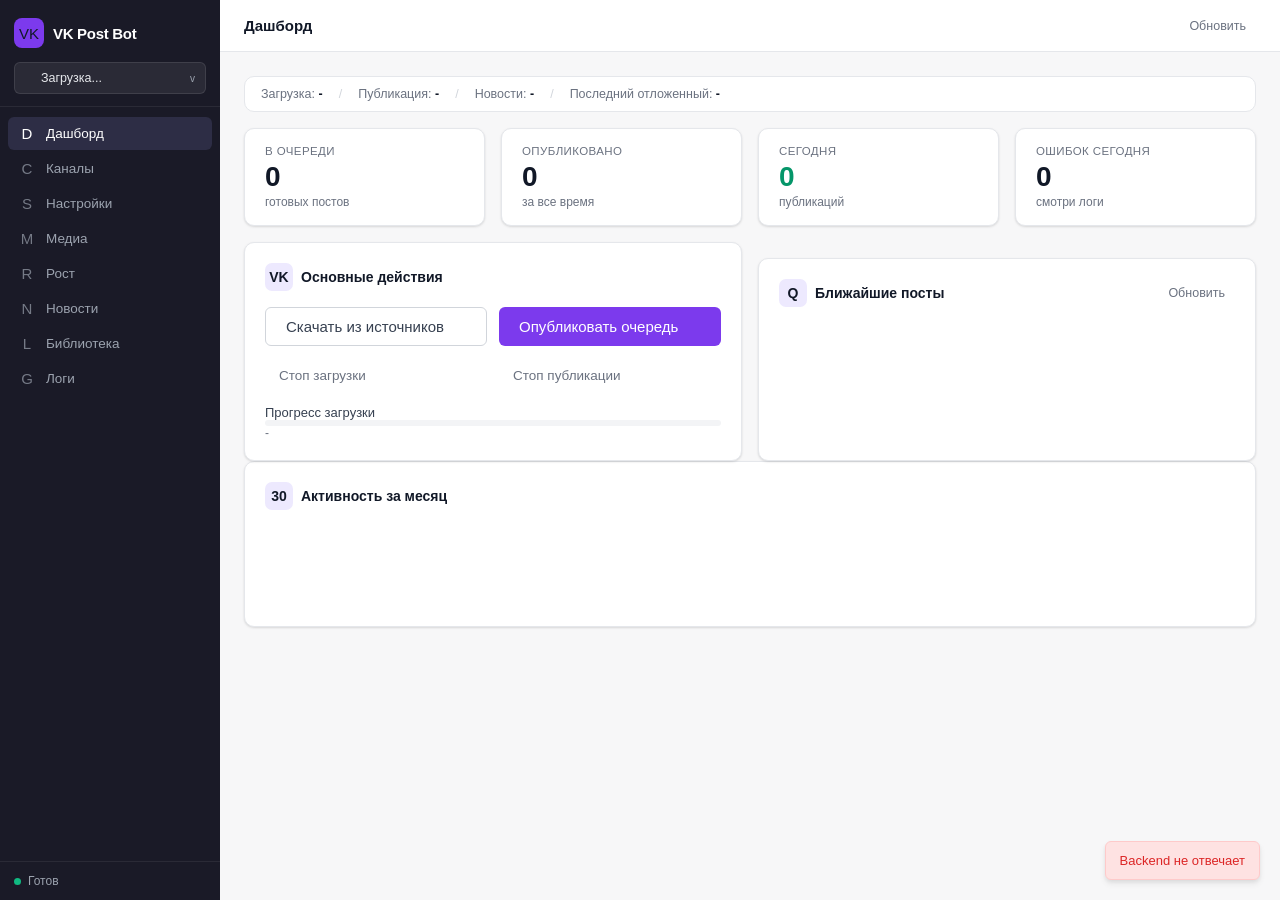
==== frontend/index.html @ a6ba786a "Initial VKSOFT backup" ====
<!DOCTYPE html>
<html lang="ru">
<head>
  <meta charset="UTF-8">
  <meta name="viewport" content="width=device-width, initial-scale=1.0">
  <title>VK Post Bot</title>
  <link rel="stylesheet" href="style.css">
</head>
<body>
<aside class="sidebar">
  <div class="sidebar-header">
    <div class="logo"><div class="logo-icon">VK</div><h1>VK Post Bot</h1></div>
    <div class="profile-switcher" id="profileSwitcher">
      <div class="profile-dot" id="profileDot"></div>
      <span class="profile-name" id="profileName">Загрузка...</span>
      <span class="profile-chevron">v</span>
    </div>
  </div>
  <nav class="nav-menu">
    <button class="nav-item active" data-tab="dashboard"><span class="nav-icon">D</span><span>Дашборд</span></button>
    <button class="nav-item" data-tab="channels"><span class="nav-icon">C</span><span>Каналы</span></button>
    <button class="nav-item" data-tab="settings"><span class="nav-icon">S</span><span>Настройки</span></button>
    <button class="nav-item" data-tab="media"><span class="nav-icon">M</span><span>Медиа</span></button>
    <button class="nav-item" data-tab="growth"><span class="nav-icon">R</span><span>Рост</span></button>
    <button class="nav-item" data-tab="monitor"><span class="nav-icon">N</span><span>Новости</span></button>
    <button class="nav-item" data-tab="library"><span class="nav-icon">L</span><span>Библиотека</span></button>
    <button class="nav-item" data-tab="logs"><span class="nav-icon">G</span><span>Логи</span></button>
  </nav>
  <div class="sidebar-footer">
    <div class="bot-status"><div class="status-dot" id="statusDot"></div><span id="statusText">Готов</span></div>
  </div>
</aside>

<main class="main">
  <div class="topbar">
    <span class="topbar-title" id="topbarTitle">Дашборд</span>
    <div class="topbar-actions">
      <button class="btn btn-ghost btn-sm" onclick="refreshAll()">Обновить</button>
    </div>
  </div>

  <div class="content-area">
    <section class="tab-content active" id="dashboard">
      <div class="health-bar">
        <span class="health-item" id="healthDownload">Загрузка: <b>-</b></span><span class="health-sep">/</span>
        <span class="health-item" id="healthPublish">Публикация: <b>-</b></span><span class="health-sep">/</span>
        <span class="health-item" id="healthMonitor">Новости: <b>-</b></span><span class="health-sep">/</span>
        <span class="health-item">Последний отложенный: <b id="healthLastSched">-</b></span>
      </div>

      <div class="grid-4">
        <div class="stat-card"><div class="stat-label">В очереди</div><div class="stat-value" id="statPending">0</div><div class="stat-sub">готовых постов</div></div>
        <div class="stat-card"><div class="stat-label">Опубликовано</div><div class="stat-value" id="statPublished">0</div><div class="stat-sub">за все время</div></div>
        <div class="stat-card stat-card-today"><div class="stat-label">Сегодня</div><div class="stat-value" id="statToday">0</div><div class="stat-sub">публикаций</div></div>
        <div class="stat-card stat-card-errors" id="statErrorsCard"><div class="stat-label">Ошибок сегодня</div><div class="stat-value" id="statErrors">0</div><div class="stat-sub">смотри логи</div></div>
      </div>

      <div class="grid-2" style="margin-top:16px">
        <div class="card">
          <div class="card-header"><div class="card-title"><span class="icon">VK</span>Основные действия</div></div>
          <div class="form-section">
            <div class="form-row">
              <button class="btn btn-secondary btn-lg" onclick="post('/download/start_all', {}, 'Загрузка запущена')">Скачать из источников</button>
              <button class="btn btn-primary btn-lg" onclick="post('/publish/start', {}, 'Публикация запущена')">Опубликовать очередь</button>
            </div>
            <div class="form-row">
              <button class="btn btn-ghost" onclick="post('/download/pause', {}, 'Загрузка остановлена')">Стоп загрузки</button>
              <button class="btn btn-ghost" onclick="post('/publish/pause', {}, 'Публикация остановлена')">Стоп публикации</button>
            </div>
            <div>
              <div class="form-label">Прогресс загрузки</div>
              <div class="progress-wrap"><div class="progress-bar" id="downloadProgressBar"></div></div>
              <div class="form-hint" id="downloadProgressText">-</div>
            </div>
          </div>
        </div>

        <div class="card">
          <div class="card-header"><div class="card-title"><span class="icon">Q</span>Ближайшие посты</div><button class="btn btn-ghost btn-sm" onclick="loadPending()">Обновить</button></div>
          <div id="pendingList"></div>
        </div>
      </div>

      <div class="card">
        <div class="card-header"><div class="card-title"><span class="icon">30</span>Активность за месяц</div></div>
        <div class="activity-chart" id="activityChart"></div>
      </div>
    </section>

    <section class="tab-content" id="channels">
      <div class="grid-2">
        <div class="card">
          <div class="card-header"><div class="card-title"><span class="icon">C</span>Твои каналы</div></div>
          <div id="profilesList" class="form-section"></div>
        </div>
        <div class="card">
          <div class="card-header"><div class="card-title"><span class="icon">+</span>Создать канал</div></div>
          <div class="form-section">
            <div class="form-group"><label class="form-label">Название</label><input class="form-input" id="profileNewName" placeholder="Например: Новости Владивостока"></div>
            <div class="form-group"><label class="form-label">Цвет</label><input class="form-input" id="profileNewColor" type="color" value="#7c3aed"></div>
            <button class="btn btn-primary" onclick="createProfile()">Создать</button>
          </div>
        </div>
      </div>

      <div class="grid-2" style="margin-top:16px">
        <div class="card">
          <div class="card-header"><div class="card-title"><span class="icon">VK</span>VK-источники для постов</div></div>
          <div id="sourcesList" class="form-section"></div>
        </div>
        <div class="card">
          <div class="card-header"><div class="card-title"><span class="icon">+</span>Добавить источник</div></div>
          <div class="form-section">
            <div class="form-group"><label class="form-label">Название</label><input class="form-input" id="sourceName" placeholder="Новости, город, спорт"></div>
            <div class="form-group"><label class="form-label">Community ID</label><input class="form-input" id="sourceCommunityId" placeholder="33440105"></div>
            <button class="btn btn-primary" onclick="addSource()">Добавить</button>
          </div>
        </div>
      </div>
    </section>

    <section class="tab-content" id="settings">
      <div class="card">
        <div class="card-header">
          <div class="card-title"><span class="icon">S</span>Настройки канала</div>
          <div style="display:flex;gap:8px"><button class="btn btn-secondary btn-sm" onclick="validateVk()">Проверить VK</button><button class="btn btn-primary btn-sm" onclick="saveSettings()">Сохранить</button></div>
        </div>
        <div class="settings-nav">
          <button class="settings-tab active" data-settings="vk">VK</button>
          <button class="settings-tab" data-settings="download">Загрузка</button>
          <button class="settings-tab" data-settings="publish">Публикация</button>
          <button class="settings-tab" data-settings="processing">Обработка</button>
          <button class="settings-tab" data-settings="filters">Фильтры</button>
          <button class="settings-tab" data-settings="ai">Ollama</button>
        </div>

        <div class="settings-panel active" id="settings-vk">
          <div class="form-section">
            <div class="form-row"><div class="form-group"><label class="form-label">User token</label><input class="form-input" id="userToken" type="password"></div><div class="form-group"><label class="form-label">Group token</label><input class="form-input" id="groupToken" type="password"></div></div>
            <div class="form-row"><div class="form-group"><label class="form-label">Group ID</label><input class="form-input" id="groupId"></div><div class="form-group"><label class="form-label">API version</label><input class="form-input" id="apiVersion"></div></div>
          </div>
        </div>

        <div class="settings-panel" id="settings-download">
          <div class="form-section">
            <div class="form-row-3"><div class="form-group"><label class="form-label">Постов скачать</label><input class="form-input" id="postsToDownload" type="number" min="1"></div><div class="form-group"><label class="form-label">Пауза мин, сек</label><input class="form-input" id="downloadDelayMin" type="number" min="0"></div><div class="form-group"><label class="form-label">Пауза макс, сек</label><input class="form-input" id="downloadDelayMax" type="number" min="0"></div></div>
            <label class="toggle-row"><span class="toggle-info"><span class="toggle-label">Проверять дубли</span><span class="toggle-desc">Не тянуть одинаковые посты повторно</span></span><span class="toggle"><input id="checkDuplicates" type="checkbox"><span class="toggle-slider"></span></span></label>
          </div>
        </div>

        <div class="settings-panel" id="settings-publish">
          <div class="form-section">
            <div class="form-row-3"><div class="form-group"><label class="form-label">Постов за запуск</label><input class="form-input" id="postsToPublish" type="number" min="1"></div><div class="form-group"><label class="form-label">Пауза мин, сек</label><input class="form-input" id="publishDelayMin" type="number" min="0"></div><div class="form-group"><label class="form-label">Пауза макс, сек</label><input class="form-input" id="publishDelayMax" type="number" min="0"></div></div>
            <div class="form-row"><div class="form-group"><label class="form-label">Публиковать с часа</label><input class="form-input" id="publishStart" type="number" min="0" max="23"></div><div class="form-group"><label class="form-label">Публиковать до часа</label><input class="form-input" id="publishEnd" type="number" min="0" max="23"></div></div>
            <label class="toggle-row"><span class="toggle-info"><span class="toggle-label">Отложенные посты</span><span class="toggle-desc">Расставлять посты по времени</span></span><span class="toggle"><input id="postponedEnabled" type="checkbox"><span class="toggle-slider"></span></span></label>
            <label class="toggle-row"><span class="toggle-info"><span class="toggle-label">Рабочие часы</span><span class="toggle-desc">Публиковать только в выбранном окне</span></span><span class="toggle"><input id="publishHoursEnabled" type="checkbox"><span class="toggle-slider"></span></span></label>
            <div class="form-row"><div class="form-group"><label class="form-label">Последний отложенный</label><input class="form-input" id="lastScheduledInput" type="datetime-local"></div><div class="form-group"><label class="form-label">&nbsp;</label><button class="btn btn-secondary" onclick="saveLastScheduled()">Сохранить время</button></div></div>
            <button class="btn btn-ghost" onclick="post('/publish/last_scheduled_from_vk', {}, 'Время взято из VK')">Подтянуть последний отложенный из VK</button>
          </div>
        </div>

        <div class="settings-panel" id="settings-processing">
          <div class="form-section">
            <div class="form-group"><label class="form-label">Хештеги через пробел</label><input class="form-input" id="hashtags" placeholder="#новости #город"></div>
            <label class="toggle-row"><span class="toggle-info"><span class="toggle-label">Только посты с фото</span><span class="toggle-desc">Без фото посты пропускаются</span></span><span class="toggle"><input id="photoOnly" type="checkbox"><span class="toggle-slider"></span></span></label>
            <label class="toggle-row"><span class="toggle-info"><span class="toggle-label">Разрешить видео</span><span class="toggle-desc">Можно публиковать видео-вложения</span></span><span class="toggle"><input id="allowVideo" type="checkbox"><span class="toggle-slider"></span></span></label>
          </div>
        </div>

        <div class="settings-panel" id="settings-filters">
          <div class="form-section">
            <label class="toggle-row"><span class="toggle-info"><span class="toggle-label">Автофильтры</span><span class="toggle-desc">Отсекать мусорные посты по правилам</span></span><span class="toggle"><input id="filtersEnabled" type="checkbox"><span class="toggle-slider"></span></span></label>
            <div class="form-group"><label class="form-label">Стоп-слова через запятую</label><textarea class="form-input" id="blockKeywords"></textarea></div>
            <div class="form-group"><label class="form-label">Минимальная длина текста</label><input class="form-input" id="minContentLength" type="number" min="0"></div>
          </div>
        </div>

        <div class="settings-panel" id="settings-ai">
          <div class="form-section">
            <label class="toggle-row"><span class="toggle-info"><span class="toggle-label">Ollama</span><span class="toggle-desc">Переписывание и улучшение текста локальной моделью</span></span><span class="toggle"><input id="ollamaEnabled" type="checkbox"><span class="toggle-slider"></span></span></label>
            <div class="form-row"><div class="form-group"><label class="form-label">URL</label><input class="form-input" id="ollamaUrl"></div><div class="form-group"><label class="form-label">Model</label><input class="form-input" id="ollamaModel"></div></div>
            <div class="form-row"><div class="form-group"><label class="form-label">Слов минимум</label><input class="form-input" id="ollamaWordsMin" type="number"></div><div class="form-group"><label class="form-label">Слов максимум</label><input class="form-input" id="ollamaWordsMax" type="number"></div></div>
            <button class="btn btn-secondary" onclick="testOllama()">Проверить Ollama</button>
          </div>
        </div>
      </div>
    </section>

    <section class="tab-content" id="media">
      <div class="grid-3" id="mediaCards"></div>
      <div class="card">
        <div class="card-header"><div class="card-title"><span class="icon">M</span>Настройки медиа</div><button class="btn btn-primary btn-sm" onclick="saveMediaSettings()">Сохранить</button></div>
        <div class="grid-3">
          <div class="form-section"><div class="section-title">Фото</div><label class="toggle-row"><span class="toggle-info"><span class="toggle-label">Включить фото</span></span><span class="toggle"><input id="photosEnabled" type="checkbox"><span class="toggle-slider"></span></span></label><div class="form-group"><label class="form-label">Фото за запуск</label><input class="form-input" id="photosPerRun" type="number"></div></div>
          <div class="form-section"><div class="section-title">Видео</div><label class="toggle-row"><span class="toggle-info"><span class="toggle-label">Пост на стену</span></span><span class="toggle"><input id="videosWallPost" type="checkbox"><span class="toggle-slider"></span></span></label><div class="form-group"><label class="form-label">Видео за запуск</label><input class="form-input" id="videosPerRun" type="number"></div><div class="form-group"><label class="form-label">Макс MB</label><input class="form-input" id="videosMaxMb" type="number"></div></div>
          <div class="form-section"><div class="section-title">Клипы</div><label class="toggle-row"><span class="toggle-info"><span class="toggle-label">Пост на стену</span></span><span class="toggle"><input id="clipsWallPost" type="checkbox"><span class="toggle-slider"></span></span></label><div class="form-group"><label class="form-label">Клипов за запуск</label><input class="form-input" id="clipsPerRun" type="number"></div><div class="form-group"><label class="form-label">Макс секунд</label><input class="form-input" id="clipsMaxSec" type="number"></div></div>
        </div>
      </div>
    </section>

    <section class="tab-content" id="growth">
      <div class="grid-2">
        <div class="card"><div class="card-header"><div class="card-title"><span class="icon">R</span>Рост канала</div><button class="btn btn-secondary btn-sm" onclick="post('/growth/subscribers/update', {}, 'Статистика обновлена')">Обновить</button></div><div id="growthStats" class="form-section"></div></div>
        <div class="card"><div class="card-header"><div class="card-title"><span class="icon">I</span>Идея для усиления</div></div><p class="form-hint" style="line-height:1.7">Я бы добавил рейтинг постов после публикации: тема, формат, длина, время, просмотры, лайки и рост подписчиков. Так программа сможет не просто постить, а постепенно понимать, какие новости реально двигают канал.</p><div style="display:flex;gap:8px;margin-top:12px;flex-wrap:wrap"><button class="btn btn-secondary" onclick="post('/growth/tracker/check_now', {}, 'Трекинг обновлен')">Проверить статистику</button><button class="btn btn-ghost" onclick="post('/growth/check_suspicious', {}, 'Проверка запущена')">Проверить подозрительное</button></div></div>
      </div>
      <div class="card">
        <div class="card-header"><div class="card-title"><span class="icon">F</span>Поиск VK-источников</div></div>
        <div class="form-row"><input class="form-input" id="sourceSearchQuery" placeholder="новости владивосток"><button class="btn btn-secondary" onclick="searchSources()">Найти</button></div>
        <div id="sourceSearchResults" style="margin-top:14px"></div>
      </div>
    </section>

    <section class="tab-content" id="monitor">
      <div class="grid-2">
        <div class="card"><div class="card-header"><div class="card-title"><span class="icon">N</span>Мониторинг новостей</div><div style="display:flex;gap:8px"><button class="btn btn-primary btn-sm" onclick="post('/monitor/start', {}, 'Мониторинг запущен')">Старт</button><button class="btn btn-secondary btn-sm" onclick="post('/monitor/stop', {}, 'Мониторинг остановлен')">Стоп</button></div></div><div id="monitorStatus"></div></div>
        <div class="card"><div class="card-header"><div class="card-title"><span class="icon">S</span>Настройки мониторинга</div><button class="btn btn-primary btn-sm" onclick="saveMonitorSettings()">Сохранить</button></div><div class="form-section"><div class="form-row"><div class="form-group"><label class="form-label">Интервал, мин</label><input class="form-input" id="monInterval" type="number"></div><div class="form-group"><label class="form-label">Макс за цикл</label><input class="form-input" id="monMaxCycle" type="number"></div></div><div class="form-row"><div class="form-group"><label class="form-label">Дней догонять</label><input class="form-input" id="monCatchDays" type="number"></div><div class="form-group"><label class="form-label">Мин просмотров</label><input class="form-input" id="monMinViews" type="number"></div></div></div></div>
      </div>
      <div class="grid-2" style="margin-top:16px">
        <div class="card"><div class="card-header"><div class="card-title"><span class="icon">+</span>Источники мониторинга</div></div><div class="form-section"><div class="form-row"><input class="form-input" id="monSourceName" placeholder="Название"><input class="form-input" id="monSourceId" placeholder="Community ID"></div><button class="btn btn-secondary" onclick="addMonitorSource()">Добавить</button><div id="monitorSources"></div></div></div>
        <div class="card"><div class="card-header"><div class="card-title"><span class="icon">G</span>Лог новостей</div></div><div class="log-list" id="monitorLogList"></div></div>
      </div>
    </section>

    <section class="tab-content" id="library">
      <div class="grid-2">
        <div class="card"><div class="card-header"><div class="card-title"><span class="icon">L</span>Библиотека контента</div><button class="btn btn-secondary btn-sm" onclick="loadLibrary()">Обновить</button></div><div id="libraryBlock"></div></div>
        <div class="card"><div class="card-header"><div class="card-title"><span class="icon">+</span>Добавить заготовку</div></div><div class="form-section"><textarea class="form-input" id="libraryEntryText" placeholder="Текст заготовки"></textarea><button class="btn btn-primary" onclick="addLibraryEntry()">Добавить</button><button class="btn btn-danger" onclick="post('/library/reset', {}, 'Библиотека сброшена')">Сбросить библиотеку</button></div></div>
      </div>
    </section>

    <section class="tab-content" id="logs">
      <div class="grid-2">
        <div class="card"><div class="card-header"><div class="card-title"><span class="icon">G</span>Логи</div><button class="btn btn-ghost btn-sm" onclick="clearLogs()">Очистить</button></div><div class="log-list" id="logsList"></div></div>
        <div class="card"><div class="card-header"><div class="card-title"><span class="icon">X</span>Очистка очередей</div></div><div class="form-section"><button class="btn btn-danger" onclick="post('/cleanup/posts', {}, 'Очередь постов очищена')">Очистить посты</button><button class="btn btn-danger" onclick="post('/cleanup/all', {}, 'Очереди очищены')">Очистить все очереди</button></div></div>
      </div>
    </section>
  </div>
</main>
<script src="script.js"></script>
</body>
</html>
---- frontend/style.css ----
*, *::before, *::after { box-sizing: border-box; margin: 0; padding: 0; }

:root {
  --bg:            #f7f7f8;
  --surface:       #ffffff;
  --sidebar-bg:    #1a1a27;
  --sidebar-hover: #252535;
  --sidebar-active:#2d2d45;
  --border:        #e5e7eb;
  --border-dark:   #d1d5db;
  --accent:        #7c3aed;
  --accent-hover:  #6d28d9;
  --accent-light:  #ede9fe;
  --text:          #111827;
  --text-2:        #374151;
  --text-muted:    #6b7280;
  --text-faint:    #9ca3af;
  --success:       #059669;
  --success-bg:    #d1fae5;
  --warning:       #d97706;
  --warning-bg:    #fef3c7;
  --error:         #dc2626;
  --error-bg:      #fee2e2;
  --info:          #2563eb;
  --info-bg:       #dbeafe;
  --radius:        10px;
  --radius-sm:     6px;
  --shadow:        0 1px 3px rgba(0,0,0,.08),0 1px 2px rgba(0,0,0,.06);
  --shadow-md:     0 4px 6px rgba(0,0,0,.07),0 2px 4px rgba(0,0,0,.06);
  --font:          -apple-system,BlinkMacSystemFont,'Segoe UI',Roboto,sans-serif;
}

html, body { height: 100%; }

body {
  font-family: var(--font);
  font-size: 14px;
  background: var(--bg);
  color: var(--text);
  display: flex;
  height: 100vh;
  overflow: hidden;
}

.sidebar {
  width: 220px; min-width: 220px;
  background: var(--sidebar-bg);
  display: flex; flex-direction: column;
  height: 100vh; overflow: hidden;
}

.sidebar-header {
  padding: 18px 14px 12px;
  border-bottom: 1px solid rgba(255,255,255,.07);
}

.logo { display: flex; align-items: center; gap: 9px; margin-bottom: 14px; }
.logo-icon {
  width: 30px; height: 30px;
  background: var(--accent); border-radius: 8px;
  display: flex; align-items: center; justify-content: center; font-size: 15px;
}
.logo h1 { font-size: 15px; font-weight: 700; color: #fff; letter-spacing: -.3px; }

.profile-switcher {
  background: rgba(255,255,255,.07);
  border: 1px solid rgba(255,255,255,.1);
  border-radius: var(--radius-sm);
  padding: 8px 10px;
  cursor: pointer;
  display: flex; align-items: center; gap: 8px;
  transition: background .15s;
}
.profile-switcher:hover { background: rgba(255,255,255,.12); }
.profile-dot { width: 8px; height: 8px; border-radius: 50%; flex-shrink: 0; }
.profile-name {
  flex: 1; font-size: 12.5px; font-weight: 500; color: #e5e7eb;
  white-space: nowrap; overflow: hidden; text-overflow: ellipsis;
}
.profile-chevron { color: #9ca3af; font-size: 10px; }

.nav-menu {
  padding: 10px 8px; flex: 1; overflow-y: auto;
  display: flex; flex-direction: column; gap: 2px;
}

.nav-item {
  display: flex; align-items: center; gap: 10px;
  padding: 8px 10px; border-radius: var(--radius-sm);
  border: none; background: transparent;
  color: #9ca3af; font-size: 13.5px; font-weight: 500;
  cursor: pointer; width: 100%; text-align: left;
  transition: background .15s, color .15s;
}
.nav-item:hover { background: var(--sidebar-hover); color: #e5e7eb; }
.nav-item.active { background: var(--sidebar-active); color: #fff; }
.nav-icon { font-size: 15px; width: 18px; text-align: center; opacity: .7; }
.nav-item.active .nav-icon { opacity: 1; }
.nav-badge { margin-left:auto; width:8px; height:8px; border-radius:50%; background:#10b981;
             animation:pulse 1.4s infinite; flex-shrink:0; display:inline-flex; }

.health-bar {
  display: flex; flex-wrap: wrap; gap: 6px 16px; align-items: center;
  background: var(--surface); border: 1px solid var(--border);
  border-radius: var(--radius); padding: 10px 16px;
  margin-bottom: 16px; font-size: 12.5px; color: var(--text-muted);
}
.health-item b { color: var(--text); }
.health-item.ok b { color: var(--success); }
.health-item.warn b { color: var(--warning); }
.health-item.err b { color: var(--error); }
.health-sep { color: var(--border-dark); }

.activity-chart {
  display: flex; align-items: flex-end; gap: 3px;
  height: 80px; padding: 0 4px;
  overflow: hidden;
}
.chart-bar-wrap {
  flex: 1; display: flex; flex-direction: column;
  align-items: center; gap: 2px; min-width: 0;
}
.chart-bar {
  width: 100%; border-radius: 3px 3px 0 0;
  background: var(--accent-light);
  transition: height .3s ease;
  min-height: 2px;
  position: relative;
}
.chart-bar.has-errors { background: #fca5a5; }
.chart-bar:hover { background: var(--accent); cursor: default; }
.chart-bar:hover::after {
  content: attr(data-tip);
  position: absolute; bottom: calc(100% + 4px); left: 50%;
  transform: translateX(-50%);
  background: #1a1a27; color: #fff;
  font-size: 11px; padding: 3px 7px; border-radius: 4px;
  white-space: nowrap; z-index: 10; pointer-events: none;
}
.chart-label {
  font-size: 9px; color: var(--text-faint);
  white-space: nowrap; overflow: hidden;
  text-align: center; width: 100%;
}

.stat-card-today .stat-value { color: var(--success); }
.stat-card-errors.has-errors .stat-value { color: var(--error); }
.stat-card-errors.has-errors { border-color: #fca5a5; background: #fff5f5; }

.post-preview {
  background: var(--bg); border-radius: 8px;
  padding: 10px 12px; margin-bottom: 8px;
  border: 1px solid var(--border);
}
.post-preview-text {
  font-size: 12.5px; color: var(--text-2); line-height: 1.5;
  margin-bottom: 6px; display: -webkit-box;
  -webkit-line-clamp: 3; -webkit-box-orient: vertical; overflow: hidden;
}
.post-preview-meta {
  font-size: 11px; color: var(--text-faint);
  display: flex; gap: 10px;
}
.token-check-ok  { color: var(--success); font-size: 13px; }
.token-check-err { color: var(--error);   font-size: 13px; }

.sidebar-footer {
  padding: 12px 14px;
  border-top: 1px solid rgba(255,255,255,.07);
}
.bot-status { display: flex; align-items: center; gap: 7px; font-size: 12px; color: #9ca3af; }
.status-dot { width: 7px; height: 7px; border-radius: 50%; background: #10b981; flex-shrink: 0; }
.status-dot.busy  { background: #f59e0b; animation: pulse 1.4s infinite; }
.status-dot.error { background: #ef4444; }

.main { flex: 1; display: flex; flex-direction: column; height: 100vh; overflow: hidden; }

.topbar {
  height: 52px; background: var(--surface);
  border-bottom: 1px solid var(--border);
  display: flex; align-items: center; padding: 0 24px; gap: 12px; flex-shrink: 0;
}
.topbar-title { font-size: 15px; font-weight: 600; color: var(--text); flex: 1; }
.topbar-actions { display: flex; align-items: center; gap: 8px; }

.content-area { flex: 1; overflow-y: auto; padding: 24px; }

.tab-content { display: none; }
.tab-content.active { display: block; }

.card {
  background: var(--surface); border: 1px solid var(--border);
  border-radius: var(--radius); padding: 20px; box-shadow: var(--shadow);
}
.card + .card { margin-top: 16px; }

.card-header { display: flex; align-items: center; justify-content: space-between; margin-bottom: 16px; }
.card-title {
  font-size: 14px; font-weight: 600; color: var(--text);
  display: flex; align-items: center; gap: 8px;
}
.card-title .icon {
  width: 28px; height: 28px; border-radius: 7px;
  background: var(--accent-light);
  display: flex; align-items: center; justify-content: center; font-size: 14px;
}

.grid-2 { display: grid; grid-template-columns: 1fr 1fr; gap: 16px; }
.grid-3 { display: grid; grid-template-columns: repeat(3,1fr); gap: 16px; }
.grid-4 { display: grid; grid-template-columns: repeat(4,1fr); gap: 16px; }
.col-span-2 { grid-column: span 2; }
.col-span-full { grid-column: 1/-1; }

.stat-card {
  background: var(--surface); border: 1px solid var(--border);
  border-radius: var(--radius); padding: 16px 20px; box-shadow: var(--shadow);
}
.stat-label { font-size: 11.5px; font-weight: 500; color: var(--text-muted); text-transform: uppercase; letter-spacing: .4px; margin-bottom: 6px; }
.stat-value { font-size: 28px; font-weight: 700; color: var(--text); line-height: 1; }
.stat-sub   { font-size: 12px; color: var(--text-muted); margin-top: 4px; }

.badge { display: inline-flex; align-items: center; gap: 4px; padding: 3px 8px; border-radius: 20px; font-size: 11.5px; font-weight: 600; }
.badge-success { background: var(--success-bg); color: var(--success); }
.badge-warning { background: var(--warning-bg); color: var(--warning); }
.badge-error   { background: var(--error-bg);   color: var(--error);   }
.badge-info    { background: var(--info-bg);     color: var(--info);    }
.badge-neutral { background: #f3f4f6; color: var(--text-muted); }
.badge-accent  { background: var(--accent-light); color: var(--accent); }

.btn {
  display: inline-flex; align-items: center; gap: 6px;
  padding: 8px 14px; border-radius: var(--radius-sm); border: none;
  font-size: 13.5px; font-weight: 500; cursor: pointer;
  transition: background .15s, transform .1s;
  white-space: nowrap; font-family: var(--font);
}
.btn:active { transform: scale(.98); }
.btn:disabled { opacity: .45; cursor: not-allowed; transform: none; }

.btn-primary { background: var(--accent); color: #fff; }
.btn-primary:hover:not(:disabled) { background: var(--accent-hover); }

.btn-secondary { background: var(--surface); color: var(--text-2); border: 1px solid var(--border-dark); }
.btn-secondary:hover:not(:disabled) { background: #f9fafb; }

.btn-danger  { background: var(--error-bg);   color: var(--error); }
.btn-danger:hover:not(:disabled) { background: #fecaca; }

.btn-success { background: var(--success-bg); color: var(--success); }
.btn-success:hover:not(:disabled) { background: #a7f3d0; }

.btn-ghost { background: transparent; color: var(--text-muted); }
.btn-ghost:hover:not(:disabled) { background: #f3f4f6; color: var(--text); }

.btn-sm   { padding: 5px 10px; font-size: 12.5px; }
.btn-lg   { padding: 10px 20px; font-size: 15px; }
.btn-full { width: 100%; justify-content: center; }

.form-section { display: flex; flex-direction: column; gap: 14px; }
.form-section + .form-section { margin-top: 20px; padding-top: 20px; border-top: 1px solid var(--border); }

.form-group  { display: flex; flex-direction: column; gap: 5px; }
.form-label  { font-size: 13px; font-weight: 500; color: var(--text-2); }
.form-hint   { font-size: 12px; color: var(--text-muted); }
.form-row    { display: grid; grid-template-columns: 1fr 1fr; gap: 12px; }
.form-row-3  { display: grid; grid-template-columns: 1fr 1fr 1fr; gap: 12px; }

.form-input {
  background: var(--surface); border: 1px solid var(--border-dark);
  border-radius: var(--radius-sm); padding: 8px 10px;
  font-size: 13.5px; color: var(--text); width: 100%;
  transition: border-color .15s, box-shadow .15s; font-family: var(--font);
}
.form-input:focus { outline: none; border-color: var(--accent); box-shadow: 0 0 0 3px rgba(124,58,237,.12); }
.form-input::placeholder { color: var(--text-faint); }
textarea.form-input { resize: vertical; min-height: 80px; }

.toggle-row { display: flex; align-items: center; justify-content: space-between; padding: 10px 0; }
.toggle-info { flex: 1; margin-right: 12px; }
.toggle-label { font-size: 13.5px; font-weight: 500; color: var(--text); }
.toggle-desc  { font-size: 12px; color: var(--text-muted); margin-top: 2px; }

.toggle { position: relative; width: 40px; height: 22px; flex-shrink: 0; }
.toggle input { opacity: 0; width: 0; height: 0; }
.toggle-slider {
  position: absolute; inset: 0; background: #d1d5db;
  border-radius: 22px; cursor: pointer; transition: background .2s;
}
.toggle-slider::before {
  content: ''; position: absolute;
  width: 16px; height: 16px; left: 3px; top: 3px;
  background: #fff; border-radius: 50%;
  transition: transform .2s; box-shadow: 0 1px 3px rgba(0,0,0,.2);
}
.toggle input:checked + .toggle-slider { background: var(--accent); }
.toggle input:checked + .toggle-slider::before { transform: translateX(18px); }

.progress-wrap { background: #f3f4f6; border-radius: 99px; height: 6px; overflow: hidden; }
.progress-bar  { height: 100%; background: linear-gradient(90deg,var(--accent),#4f46e5); border-radius: 99px; transition: width .3s; width: 0; }

.source-item { display: flex; align-items: center; gap: 12px; padding: 10px 0; border-bottom: 1px solid var(--border); }
.source-item:last-child { border-bottom: none; }
.source-dot { width: 8px; height: 8px; border-radius: 50%; background: var(--success); flex-shrink: 0; }
.source-dot.off { background: #d1d5db; }
.source-info { flex: 1; min-width: 0; }
.source-name { font-size: 13.5px; font-weight: 500; color: var(--text); }
.source-id   { font-size: 12px; color: var(--text-muted); margin-top: 1px; }
.source-btns { display: flex; gap: 6px; flex-shrink: 0; }

.post-item { padding: 12px 0; border-bottom: 1px solid var(--border); }
.post-item:last-child { border-bottom: none; }
.post-meta { display: flex; align-items: center; gap: 8px; margin-bottom: 4px; }
.post-id   { font-size: 11.5px; font-weight: 600; color: var(--text-muted); }
.post-text { font-size: 13px; color: var(--text-2); line-height: 1.5; }
.post-date { font-size: 11.5px; color: var(--text-faint); margin-top: 4px; }
.posts-count { font-size: 12px; color: var(--text-muted); padding: 8px 0 12px; border-bottom: 1px solid var(--border); margin-bottom: 4px; }

.log-list { font-family: 'SF Mono','Consolas',monospace; font-size: 12px; line-height: 1.6; max-height: 500px; overflow-y: auto; }
.log-line { padding: 2px 0; display: flex; gap: 8px; align-items: baseline; }
.log-time  { color: var(--text-faint); flex-shrink: 0; }
.log-level { font-size: 10px; font-weight: 700; padding: 1px 5px; border-radius: 3px; flex-shrink: 0; text-transform: uppercase; }
.log-level.info    { background: var(--info-bg);    color: var(--info); }
.log-level.warning { background: var(--warning-bg); color: var(--warning); }
.log-level.error   { background: var(--error-bg);   color: var(--error); }
.log-message { color: var(--text-2); }

.channel-card {
  background: var(--surface); border: 1px solid var(--border);
  border-radius: var(--radius); padding: 16px 20px;
  display: flex; align-items: center; gap: 14px; box-shadow: var(--shadow);
  transition: box-shadow .15s, border-color .15s; cursor: pointer;
}
.channel-card:hover { box-shadow: var(--shadow-md); }
.channel-card.active { border-color: var(--accent); box-shadow: 0 0 0 2px rgba(124,58,237,.15); }
.channel-avatar { width: 42px; height: 42px; border-radius: 10px; display: flex; align-items: center; justify-content: center; font-size: 18px; font-weight: 700; color: #fff; flex-shrink: 0; }
.channel-info { flex: 1; min-width: 0; }
.channel-name { font-size: 14px; font-weight: 600; color: var(--text); }
.channel-meta { font-size: 12px; color: var(--text-muted); margin-top: 3px; }
.channel-actions { display: flex; gap: 6px; flex-shrink: 0; }

.modal-overlay { display: none; position: fixed; inset: 0; background: rgba(0,0,0,.4); z-index: 1000; align-items: center; justify-content: center; backdrop-filter: blur(2px); }
.modal-overlay.active { display: flex; }
.modal { background: var(--surface); border-radius: 12px; padding: 28px; width: 420px; max-width: calc(100vw - 32px); box-shadow: 0 20px 60px rgba(0,0,0,.2); animation: modalIn .2s ease; }
@keyframes modalIn { from { transform: translateY(-12px) scale(.97); opacity: 0; } to { transform: none; opacity: 1; } }
.modal-title  { font-size: 16px; font-weight: 600; margin-bottom: 20px; }
.modal-footer { display: flex; justify-content: flex-end; gap: 8px; margin-top: 24px; }

@keyframes pulse {
  0%,100% { box-shadow: 0 0 0 0 rgba(124,58,237,.5); }
  50%      { box-shadow: 0 0 0 6px rgba(124,58,237,0); }
}

.settings-nav { display: flex; gap: 2px; border-bottom: 1px solid var(--border); margin-bottom: 20px; overflow-x: auto; }
.settings-tab { padding: 8px 14px; font-size: 13px; font-weight: 500; color: var(--text-muted); cursor: pointer; border: none; background: none; border-bottom: 2px solid transparent; margin-bottom: -1px; white-space: nowrap; transition: color .15s, border-color .15s; font-family: var(--font); }
.settings-tab:hover { color: var(--text); }
.settings-tab.active { color: var(--accent); border-bottom-color: var(--accent); }
.settings-panel { display: none; }
.settings-panel.active { display: block; }

.sg-header {
  display: flex; align-items: center; justify-content: space-between;
  padding: 16px 20px; border-bottom: 1px solid var(--border);
}
.settings-layout { display: flex; min-height: 520px; }
.settings-sidebar {
  width: 152px; flex-shrink: 0;
  border-right: 1px solid var(--border);
  background: var(--bg); padding: 8px 0;
}
.sg-btn {
  display: flex; align-items: center; gap: 8px;
  width: 100%; padding: 10px 16px;
  font-size: 13px; font-weight: 500;
  cursor: pointer; border: none; background: none;
  text-align: left; color: var(--text-muted);
  border-left: 3px solid transparent;
  transition: background .12s, color .12s, border-color .12s;
  font-family: var(--font);
}
.sg-btn:hover  { background: rgba(124,58,237,.06); color: var(--text); }
.sg-btn.active { background: var(--accent-light); border-left-color: var(--accent); color: var(--accent); font-weight: 600; }
.settings-content {
  flex: 1; overflow-y: auto; max-height: 72vh;
  padding: 0 24px 24px;
}
.settings-group { display: none; }
.settings-group.active { display: block; }
.settings-group .settings-panel { display: block; }
.sg-section {
  font-size: 11px; font-weight: 700; text-transform: uppercase;
  letter-spacing: .06em; color: var(--text-faint);
  padding: 20px 0 8px; margin-bottom: 4px;
  border-bottom: 1px solid var(--border);
}
.sg-section:first-child { padding-top: 16px; }

.divider { height: 1px; background: var(--border); margin: 20px 0; }
.section-title { font-size: 11.5px; font-weight: 600; color: var(--text-muted); text-transform: uppercase; letter-spacing: .5px; margin-bottom: 10px; }
.empty { display: flex; flex-direction: column; align-items: center; justify-content: center; gap: 8px; padding: 32px; color: var(--text-muted); }
.empty-icon { font-size: 28px; }
.empty-text { font-size: 13.5px; }

.toast {
  position: fixed;
  right: 20px;
  bottom: 20px;
  z-index: 1000;
  max-width: 360px;
  padding: 11px 14px;
  border-radius: var(--radius-sm);
  border: 1px solid var(--border);
  background: var(--surface);
  color: var(--text);
  box-shadow: var(--shadow-md);
  font-size: 13px;
}
.toast.success { border-color: #a7f3d0; background: var(--success-bg); color: var(--success); }
.toast.error { border-color: #fecaca; background: var(--error-bg); color: var(--error); }

.notification { position: fixed; top: 20px; right: 20px; padding: 12px 16px; border-radius: var(--radius-sm); font-size: 13.5px; font-weight: 500; z-index: 2000; box-shadow: var(--shadow-md); animation: slideIn .25s ease; max-width: 320px; }
@keyframes slideIn { from { transform: translateX(320px); opacity: 0; } to { transform: none; opacity: 1; } }
@keyframes slideOut { from { transform: none; opacity: 1; } to { transform: translateX(320px); opacity: 0; } }

.color-options { display: flex; gap: 8px; flex-wrap: wrap; }
.color-option { width: 24px; height: 24px; border-radius: 50%; cursor: pointer; border: 2px solid transparent; transition: transform .1s, border-color .15s; }
.color-option:hover { transform: scale(1.15); }
.color-option.selected { border-color: #111; }

::-webkit-scrollbar { width: 5px; height: 5px; }
::-webkit-scrollbar-track { background: transparent; }
::-webkit-scrollbar-thumb { background: #d1d5db; border-radius: 99px; }
::-webkit-scrollbar-thumb:hover { background: #9ca3af; }

@media (max-width: 768px) {
  .sidebar { width: 52px; min-width: 52px; }
  .sidebar-header { padding: 12px 8px; }
  .logo h1, .profile-name, .nav-item span:last-child, .bot-status span { display: none; }
  .profile-switcher { justify-content: center; }
  .profile-chevron  { display: none; }
  .nav-item { justify-content: center; padding: 10px; }
  .grid-4   { grid-template-columns: 1fr 1fr; }
  .grid-3   { grid-template-columns: 1fr 1fr; }
  .form-row { grid-template-columns: 1fr; }
}
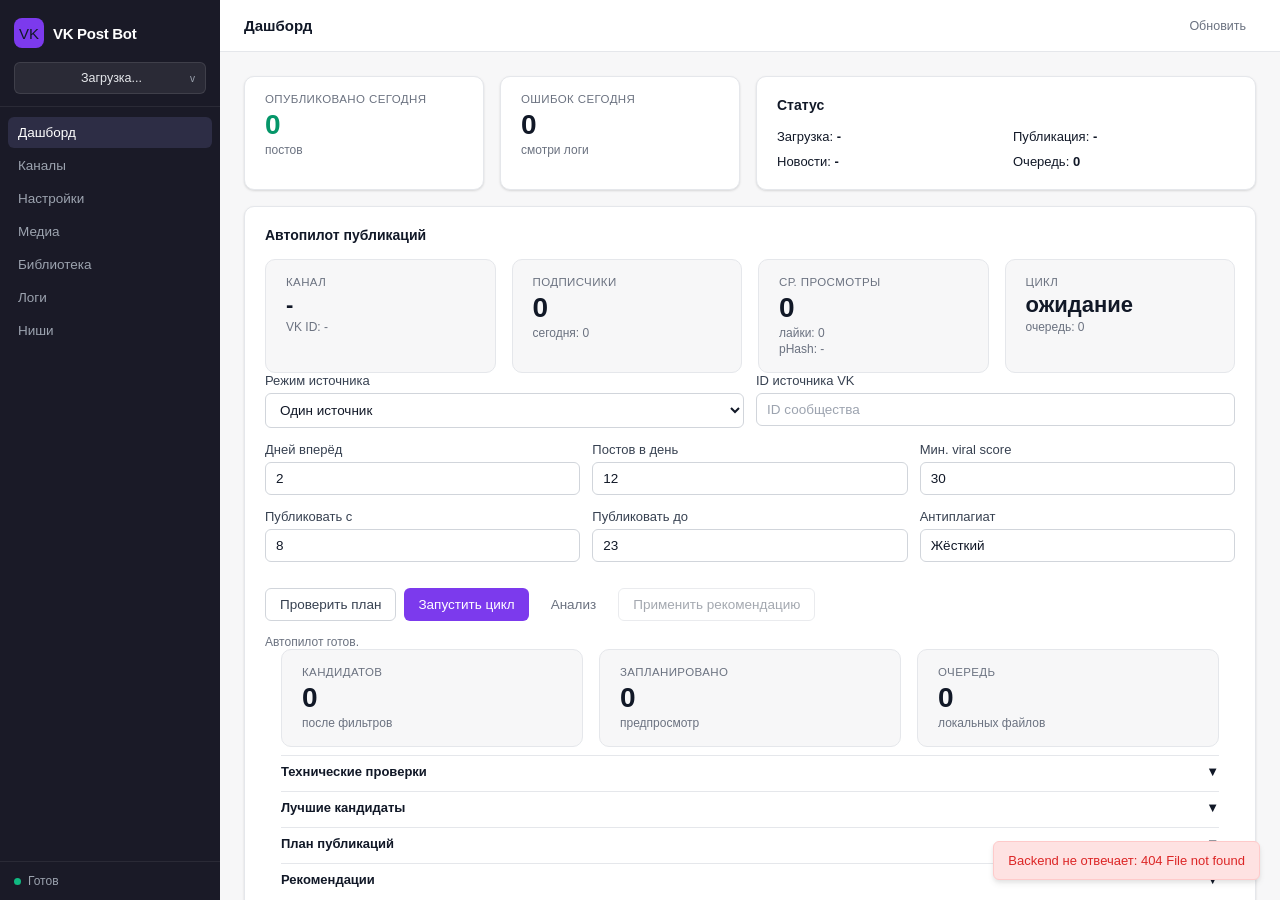
==== commit 822b4957: "feat: growth autopilot, niche analyzer, video/clips workers, watermark & photo transforms Сохранение" ====
--- a/frontend/index.html
+++ b/frontend/index.html
@@ -4,27 +4,29 @@
   <meta charset="UTF-8">
   <meta name="viewport" content="width=device-width, initial-scale=1.0">
   <title>VK Post Bot</title>
-  <link rel="stylesheet" href="style.css">
+  <link rel="stylesheet" href="style.css?v=allstats-20260604">
 </head>
 <body>
 <aside class="sidebar">
   <div class="sidebar-header">
     <div class="logo"><div class="logo-icon">VK</div><h1>VK Post Bot</h1></div>
-    <div class="profile-switcher" id="profileSwitcher">
-      <div class="profile-dot" id="profileDot"></div>
-      <span class="profile-name" id="profileName">Загрузка...</span>
-      <span class="profile-chevron">v</span>
+    <div class="profile-wrap">
+      <button class="profile-switcher" id="profileSwitcher" type="button">
+        <div class="profile-dot" id="profileDot"></div>
+        <span class="profile-name" id="profileName">Загрузка...</span>
+        <span class="profile-chevron">v</span>
+      </button>
+      <div class="profile-dropdown" id="profileDropdown"></div>
     </div>
   </div>
   <nav class="nav-menu">
-    <button class="nav-item active" data-tab="dashboard"><span class="nav-icon">D</span><span>Дашборд</span></button>
-    <button class="nav-item" data-tab="channels"><span class="nav-icon">C</span><span>Каналы</span></button>
-    <button class="nav-item" data-tab="settings"><span class="nav-icon">S</span><span>Настройки</span></button>
-    <button class="nav-item" data-tab="media"><span class="nav-icon">M</span><span>Медиа</span></button>
-    <button class="nav-item" data-tab="growth"><span class="nav-icon">R</span><span>Рост</span></button>
-    <button class="nav-item" data-tab="monitor"><span class="nav-icon">N</span><span>Новости</span></button>
-    <button class="nav-item" data-tab="library"><span class="nav-icon">L</span><span>Библиотека</span></button>
-    <button class="nav-item" data-tab="logs"><span class="nav-icon">G</span><span>Логи</span></button>
+    <button class="nav-item active" data-tab="dashboard">Дашборд</button>
+    <button class="nav-item" data-tab="channels">Каналы</button>
+    <button class="nav-item" data-tab="settings">Настройки</button>
+    <button class="nav-item" data-tab="media">Медиа</button>
+    <button class="nav-item" data-tab="library">Библиотека</button>
+    <button class="nav-item" data-tab="logs">Логи</button>
+    <button class="nav-item" onclick="window.location='/niche'">Ниши</button>
   </nav>
   <div class="sidebar-footer">
     <div class="bot-status"><div class="status-dot" id="statusDot"></div><span id="statusText">Готов</span></div>
@@ -41,63 +43,124 @@
 
   <div class="content-area">
     <section class="tab-content active" id="dashboard">
-      <div class="health-bar">
-        <span class="health-item" id="healthDownload">Загрузка: <b>-</b></span><span class="health-sep">/</span>
-        <span class="health-item" id="healthPublish">Публикация: <b>-</b></span><span class="health-sep">/</span>
-        <span class="health-item" id="healthMonitor">Новости: <b>-</b></span><span class="health-sep">/</span>
-        <span class="health-item">Последний отложенный: <b id="healthLastSched">-</b></span>
-      </div>
-
-      <div class="grid-4">
-        <div class="stat-card"><div class="stat-label">В очереди</div><div class="stat-value" id="statPending">0</div><div class="stat-sub">готовых постов</div></div>
-        <div class="stat-card"><div class="stat-label">Опубликовано</div><div class="stat-value" id="statPublished">0</div><div class="stat-sub">за все время</div></div>
-        <div class="stat-card stat-card-today"><div class="stat-label">Сегодня</div><div class="stat-value" id="statToday">0</div><div class="stat-sub">публикаций</div></div>
-        <div class="stat-card stat-card-errors" id="statErrorsCard"><div class="stat-label">Ошибок сегодня</div><div class="stat-value" id="statErrors">0</div><div class="stat-sub">смотри логи</div></div>
-      </div>
-
-      <div class="grid-2" style="margin-top:16px">
-        <div class="card">
-          <div class="card-header"><div class="card-title"><span class="icon">VK</span>Основные действия</div></div>
-          <div class="form-section">
-            <div class="form-row">
-              <button class="btn btn-secondary btn-lg" onclick="post('/download/start_all', {}, 'Загрузка запущена')">Скачать из источников</button>
-              <button class="btn btn-primary btn-lg" onclick="post('/publish/start', {}, 'Публикация запущена')">Опубликовать очередь</button>
-            </div>
-            <div class="form-row">
-              <button class="btn btn-ghost" onclick="post('/download/pause', {}, 'Загрузка остановлена')">Стоп загрузки</button>
-              <button class="btn btn-ghost" onclick="post('/publish/pause', {}, 'Публикация остановлена')">Стоп публикации</button>
-            </div>
-            <div>
-              <div class="form-label">Прогресс загрузки</div>
-              <div class="progress-wrap"><div class="progress-bar" id="downloadProgressBar"></div></div>
-              <div class="form-hint" id="downloadProgressText">-</div>
-            </div>
-          </div>
-        </div>
-
-        <div class="card">
-          <div class="card-header"><div class="card-title"><span class="icon">Q</span>Ближайшие посты</div><button class="btn btn-ghost btn-sm" onclick="loadPending()">Обновить</button></div>
-          <div id="pendingList"></div>
-        </div>
-      </div>
-
-      <div class="card">
-        <div class="card-header"><div class="card-title"><span class="icon">30</span>Активность за месяц</div></div>
-        <div class="activity-chart" id="activityChart"></div>
-      </div>
+      <div class="dashboard-grid">
+        <div class="stat-card stat-card-today">
+          <div class="stat-label">Опубликовано сегодня</div>
+          <div class="stat-value" id="statToday">0</div>
+          <div class="stat-sub">постов</div>
+        </div>
+        <div class="stat-card stat-card-errors" id="statErrorsCard">
+          <div class="stat-label">Ошибок сегодня</div>
+          <div class="stat-value" id="statErrors">0</div>
+          <div class="stat-sub">смотри логи</div>
+        </div>
+        <div class="card status-card">
+          <div class="card-header"><div class="card-title">Статус</div></div>
+          <div class="health-grid">
+            <span class="health-item" id="healthDownload">Загрузка: <b>-</b></span>
+            <span class="health-item" id="healthPublish">Публикация: <b>-</b></span>
+            <span class="health-item" id="healthMonitor">Новости: <b>-</b></span>
+            <span class="health-item">Очередь: <b id="queueCount">0</b></span>
+          </div>
+        </div>
+      </div>
+
+
+      <div class="card" id="dashboardGrowthCard">
+        <div class="card-header">
+          <div class="card-title">Автопилот публикаций</div>
+        </div>
+        <div class="grid-4">
+          <div class="stat-card flat"><div class="stat-label">Канал</div><div class="stat-value small" id="dashGaChannel">-</div><div class="stat-sub" id="dashGaGroup">VK ID: -</div></div>
+          <div class="stat-card flat"><div class="stat-label">Подписчики</div><div class="stat-value" id="dashGaMembers">0</div><div class="stat-sub" id="dashGaMembersDiff">сегодня: 0</div></div>
+          <div class="stat-card flat"><div class="stat-label">Ср. просмотры</div><div class="stat-value" id="dashGaViews">0</div><div class="stat-sub" id="dashGaLikes">лайки: 0</div><div class="stat-sub" id="dashGaPhash" style="margin-top:2px">pHash: -</div></div>
+          <div class="stat-card flat"><div class="stat-label">Цикл</div><div class="stat-value small" id="dashGaCycle">ожидание</div><div class="stat-sub" id="dashGaQueue">очередь: 0</div></div>
+        </div>
+        <div class="form-section">
+          <div class="form-row">
+            <div class="form-group">
+              <label class="form-label">Режим источника</label>
+              <select class="form-input" id="gaSourceMode">
+                <option value="single">Один источник</option>
+                <option value="approved">Одобренные источники</option>
+              </select>
+            </div>
+            <div class="form-group"><label class="form-label">ID источника VK</label><input class="form-input" id="gaSingleSourceId" placeholder="ID сообщества"></div>
+          </div>
+          <div class="form-row-3">
+            <div class="form-group"><label class="form-label">Дней вперёд</label><input class="form-input" id="gaHorizonDays" type="number" min="1" max="7" value="2"></div>
+            <div class="form-group"><label class="form-label">Постов в день</label><input class="form-input" id="gaPostsPerDay" type="number" min="1" value="12"></div>
+            <div class="form-group"><label class="form-label">Мин. viral score</label><input class="form-input" id="gaMinScore" type="number" min="0" value="30"></div>
+          </div>
+          <div class="form-row-3">
+            <div class="form-group"><label class="form-label">Публиковать с</label><input class="form-input" id="gaHoursStart" type="number" min="0" max="23" value="8"></div>
+            <div class="form-group"><label class="form-label">Публиковать до</label><input class="form-input" id="gaHoursEnd" type="number" min="0" max="23" value="23"></div>
+            <div class="form-group"><label class="form-label">Антиплагиат</label><input class="form-input" value="Жёсткий" readonly></div>
+          </div>
+          <div class="button-row">
+            <button class="btn btn-secondary" onclick="gaRunPlan()">Проверить план</button>
+            <button class="btn btn-primary" onclick="gaStartCycle()">Запустить цикл</button>
+            <button class="btn btn-ghost" onclick="gaAnalyze()">Анализ</button>
+            <button class="btn btn-secondary" id="dashGaApplyBtn" onclick="gaApplyRecommendation()" disabled>Применить рекомендацию</button>
+          </div>
+          <div class="form-hint" id="gaStatusText">Автопилот готов.</div>
+        </div>
+
+        <div class="grid-3" style="padding:0 16px 8px">
+          <div class="stat-card flat"><div class="stat-label">Кандидатов</div><div class="stat-value" id="gaCandidateCount">0</div><div class="stat-sub">после фильтров</div></div>
+          <div class="stat-card flat"><div class="stat-label">Запланировано</div><div class="stat-value" id="gaScheduledCount">0</div><div class="stat-sub">предпросмотр</div></div>
+          <div class="stat-card flat"><div class="stat-label">Очередь</div><div class="stat-value" id="gaQueueCount">0</div><div class="stat-sub">локальных файлов</div></div>
+        </div>
+
+        <div style="padding:0 16px 4px">
+          <div onclick="toggleAccordion('gaChecksBody', this)" style="cursor:pointer;display:flex;justify-content:space-between;padding:8px 0;border-top:1px solid var(--border);font-size:13px;font-weight:600;color:var(--muted)">
+            <span>Технические проверки</span><span class="accordion-chevron">▼</span>
+          </div>
+          <div id="gaChecksBody" style="display:none"><div id="gaChecksList" class="form-section"></div></div>
+        </div>
+
+        <div style="padding:0 16px 4px">
+          <div onclick="toggleAccordion('gaCandidatesBody', this)" style="cursor:pointer;display:flex;justify-content:space-between;padding:8px 0;border-top:1px solid var(--border);font-size:13px;font-weight:600;color:var(--muted)">
+            <span>Лучшие кандидаты</span><span class="accordion-chevron">▼</span>
+          </div>
+          <div id="gaCandidatesBody" style="display:none">
+            <div style="overflow-x:auto">
+              <table style="width:100%;border-collapse:collapse;font-size:13px">
+                <thead><tr><th style="text-align:left;padding:8px;color:var(--muted);border-bottom:1px solid var(--border)">Рейтинг</th><th style="text-align:left;padding:8px;color:var(--muted);border-bottom:1px solid var(--border)">Источник</th><th style="text-align:left;padding:8px;color:var(--muted);border-bottom:1px solid var(--border)">Пост</th><th style="text-align:left;padding:8px;color:var(--muted);border-bottom:1px solid var(--border)">Причины</th><th style="text-align:left;padding:8px;color:var(--muted);border-bottom:1px solid var(--border)">Текст</th></tr></thead>
+                <tbody id="gaCandidatesBody_table"></tbody>
+              </table>
+            </div>
+          </div>
+        </div>
+
+        <div style="padding:0 16px 4px">
+          <div onclick="toggleAccordion('gaScheduleBody', this)" style="cursor:pointer;display:flex;justify-content:space-between;padding:8px 0;border-top:1px solid var(--border);font-size:13px;font-weight:600;color:var(--muted)">
+            <span>План публикаций</span><span class="accordion-chevron">▼</span>
+          </div>
+          <div id="gaScheduleBody" style="display:none"><div id="gaScheduleList" class="form-section"></div></div>
+        </div>
+
+        <div style="padding:0 16px 12px">
+          <div onclick="toggleAccordion('gaRecsBody', this)" style="cursor:pointer;display:flex;justify-content:space-between;padding:8px 0;border-top:1px solid var(--border);font-size:13px;font-weight:600;color:var(--muted)">
+            <span>Рекомендации</span><span class="accordion-chevron">▼</span>
+          </div>
+          <div id="gaRecsBody" style="display:none"><div id="gaRecommendationBlock" class="form-section"><div class="form-hint">После публикаций нажми "Анализ".</div></div></div>
+        </div>
+      </div>
+
     </section>
 
     <section class="tab-content" id="channels">
       <div class="grid-2">
         <div class="card">
-          <div class="card-header"><div class="card-title"><span class="icon">C</span>Твои каналы</div></div>
+          <div class="card-header"><div class="card-title">Твои каналы</div></div>
           <div id="profilesList" class="form-section"></div>
         </div>
         <div class="card">
-          <div class="card-header"><div class="card-title"><span class="icon">+</span>Создать канал</div></div>
+          <div class="card-header"><div class="card-title">Создать канал</div></div>
           <div class="form-section">
             <div class="form-group"><label class="form-label">Название</label><input class="form-input" id="profileNewName" placeholder="Например: Новости Владивостока"></div>
-            <div class="form-group"><label class="form-label">Цвет</label><input class="form-input" id="profileNewColor" type="color" value="#7c3aed"></div>
+            <div class="form-group"><label class="form-label">ID канала VK</label><input class="form-input" id="profileNewGroupId" placeholder="238210259"></div>
             <button class="btn btn-primary" onclick="createProfile()">Создать</button>
           </div>
         </div>
@@ -105,14 +168,14 @@
 
       <div class="grid-2" style="margin-top:16px">
         <div class="card">
-          <div class="card-header"><div class="card-title"><span class="icon">VK</span>VK-источники для постов</div></div>
+          <div class="card-header"><div class="card-title">Источники постов</div></div>
           <div id="sourcesList" class="form-section"></div>
         </div>
         <div class="card">
-          <div class="card-header"><div class="card-title"><span class="icon">+</span>Добавить источник</div></div>
+          <div class="card-header"><div class="card-title">Добавить источник</div></div>
           <div class="form-section">
             <div class="form-group"><label class="form-label">Название</label><input class="form-input" id="sourceName" placeholder="Новости, город, спорт"></div>
-            <div class="form-group"><label class="form-label">Community ID</label><input class="form-input" id="sourceCommunityId" placeholder="33440105"></div>
+            <div class="form-group"><label class="form-label">ID сообщества VK</label><input class="form-input" id="sourceCommunityId" placeholder="33440105"></div>
             <button class="btn btn-primary" onclick="addSource()">Добавить</button>
           </div>
         </div>
@@ -122,8 +185,8 @@
     <section class="tab-content" id="settings">
       <div class="card">
         <div class="card-header">
-          <div class="card-title"><span class="icon">S</span>Настройки канала</div>
-          <div style="display:flex;gap:8px"><button class="btn btn-secondary btn-sm" onclick="validateVk()">Проверить VK</button><button class="btn btn-primary btn-sm" onclick="saveSettings()">Сохранить</button></div>
+          <div class="card-title">Настройки выбранного канала</div>
+          <div class="settings-actions"><button class="btn btn-secondary btn-sm" onclick="validateVk()">Проверить VK</button><button class="btn btn-primary btn-sm" onclick="saveSettings()">Сохранить</button></div>
         </div>
         <div class="settings-nav">
           <button class="settings-tab active" data-settings="vk">VK</button>
@@ -131,13 +194,14 @@
           <button class="settings-tab" data-settings="publish">Публикация</button>
           <button class="settings-tab" data-settings="processing">Обработка</button>
           <button class="settings-tab" data-settings="filters">Фильтры</button>
-          <button class="settings-tab" data-settings="ai">Ollama</button>
+          <button class="settings-tab" data-settings="polls">Опросы</button>
+          <button class="settings-tab" data-settings="antiplagiat">Антиплагиат</button>
         </div>
 
         <div class="settings-panel active" id="settings-vk">
           <div class="form-section">
-            <div class="form-row"><div class="form-group"><label class="form-label">User token</label><input class="form-input" id="userToken" type="password"></div><div class="form-group"><label class="form-label">Group token</label><input class="form-input" id="groupToken" type="password"></div></div>
-            <div class="form-row"><div class="form-group"><label class="form-label">Group ID</label><input class="form-input" id="groupId"></div><div class="form-group"><label class="form-label">API version</label><input class="form-input" id="apiVersion"></div></div>
+            <div class="form-row"><div class="form-group"><label class="form-label">Токен пользователя</label><input class="form-input" id="userToken" type="password"></div><div class="form-group"><label class="form-label">Токен группы</label><input class="form-input" id="groupToken" type="password"></div></div>
+            <div class="form-hint">ID канала меняется во вкладке “Каналы”.</div>
           </div>
         </div>
 
@@ -150,19 +214,24 @@
 
         <div class="settings-panel" id="settings-publish">
           <div class="form-section">
-            <div class="form-row-3"><div class="form-group"><label class="form-label">Постов за запуск</label><input class="form-input" id="postsToPublish" type="number" min="1"></div><div class="form-group"><label class="form-label">Пауза мин, сек</label><input class="form-input" id="publishDelayMin" type="number" min="0"></div><div class="form-group"><label class="form-label">Пауза макс, сек</label><input class="form-input" id="publishDelayMax" type="number" min="0"></div></div>
+            <div class="form-row-3"><div class="form-group"><label class="form-label">Постов за запуск</label><input class="form-input" id="postsToPublish" type="number" min="1"></div><div class="form-group"><label class="form-label">Интервал мин, сек</label><input class="form-input" id="publishDelayMin" type="number" min="0"></div><div class="form-group"><label class="form-label">Интервал макс, сек</label><input class="form-input" id="publishDelayMax" type="number" min="0"></div></div>
             <div class="form-row"><div class="form-group"><label class="form-label">Публиковать с часа</label><input class="form-input" id="publishStart" type="number" min="0" max="23"></div><div class="form-group"><label class="form-label">Публиковать до часа</label><input class="form-input" id="publishEnd" type="number" min="0" max="23"></div></div>
             <label class="toggle-row"><span class="toggle-info"><span class="toggle-label">Отложенные посты</span><span class="toggle-desc">Расставлять посты по времени</span></span><span class="toggle"><input id="postponedEnabled" type="checkbox"><span class="toggle-slider"></span></span></label>
             <label class="toggle-row"><span class="toggle-info"><span class="toggle-label">Рабочие часы</span><span class="toggle-desc">Публиковать только в выбранном окне</span></span><span class="toggle"><input id="publishHoursEnabled" type="checkbox"><span class="toggle-slider"></span></span></label>
             <div class="form-row"><div class="form-group"><label class="form-label">Последний отложенный</label><input class="form-input" id="lastScheduledInput" type="datetime-local"></div><div class="form-group"><label class="form-label">&nbsp;</label><button class="btn btn-secondary" onclick="saveLastScheduled()">Сохранить время</button></div></div>
-            <button class="btn btn-ghost" onclick="post('/publish/last_scheduled_from_vk', {}, 'Время взято из VK')">Подтянуть последний отложенный из VK</button>
           </div>
         </div>
 
         <div class="settings-panel" id="settings-processing">
           <div class="form-section">
-            <div class="form-group"><label class="form-label">Хештеги через пробел</label><input class="form-input" id="hashtags" placeholder="#новости #город"></div>
-            <label class="toggle-row"><span class="toggle-info"><span class="toggle-label">Только посты с фото</span><span class="toggle-desc">Без фото посты пропускаются</span></span><span class="toggle"><input id="photoOnly" type="checkbox"><span class="toggle-slider"></span></span></label>
+            <div class="form-group"><label class="form-label">Свои хэштеги через пробел</label><input class="form-input" id="hashtags" placeholder="#новости #город"></div>
+            <div class="form-row"><div class="form-group"><label class="form-label">Максимум фото</label><input class="form-input" id="antiMaxPhotos" type="number" min="1" max="10"></div><div class="form-group"><label class="form-label">Пиковые часы</label><input class="form-input" id="peakHours" placeholder="8,10,13,17,19,21"></div></div>
+            <label class="toggle-row"><span class="toggle-info"><span class="toggle-label">Очищать оригинальный текст</span><span class="toggle-desc">Публиковать свои подписи и хэштеги</span></span><span class="toggle"><input id="clearOriginalText" type="checkbox"><span class="toggle-slider"></span></span></label>
+            <div class="section-title" style="margin-top:12px;margin-bottom:6px">Трансформации фото</div>
+            <label class="toggle-row"><span class="toggle-info"><span class="toggle-label">Случайный кроп (2–5%)</span><span class="toggle-desc">Обрезать края — меняет хэш без потери качества</span></span><span class="toggle"><input id="transformCrop" type="checkbox"><span class="toggle-slider"></span></span></label>
+            <label class="toggle-row"><span class="toggle-info"><span class="toggle-label">Цветовой сдвиг (±5%)</span><span class="toggle-desc">Лёгкое изменение яркости и контраста</span></span><span class="toggle"><input id="transformColor" type="checkbox"><span class="toggle-slider"></span></span></label>
+            <label class="toggle-row"><span class="toggle-info"><span class="toggle-label">Зеркальное отражение</span><span class="toggle-desc">Одно случайное фото из поста зеркалится</span></span><span class="toggle"><input id="transformMirror" type="checkbox"><span class="toggle-slider"></span></span></label>
+            <label class="toggle-row"><span class="toggle-info"><span class="toggle-label">Только посты с фото</span><span class="toggle-desc">Без фото посты пропускаются при загрузке</span></span><span class="toggle"><input id="photoOnly" type="checkbox"><span class="toggle-slider"></span></span></label>
             <label class="toggle-row"><span class="toggle-info"><span class="toggle-label">Разрешить видео</span><span class="toggle-desc">Можно публиковать видео-вложения</span></span><span class="toggle"><input id="allowVideo" type="checkbox"><span class="toggle-slider"></span></span></label>
           </div>
         </div>
@@ -170,26 +239,77 @@
         <div class="settings-panel" id="settings-filters">
           <div class="form-section">
             <label class="toggle-row"><span class="toggle-info"><span class="toggle-label">Автофильтры</span><span class="toggle-desc">Отсекать мусорные посты по правилам</span></span><span class="toggle"><input id="filtersEnabled" type="checkbox"><span class="toggle-slider"></span></span></label>
+            <label class="toggle-row"><span class="toggle-info"><span class="toggle-label">Рекламный стопер</span><span class="toggle-desc">Не скачивать посты с рекламными словами и CTA</span></span><span class="toggle"><input id="adStopperEnabled" type="checkbox"><span class="toggle-slider"></span></span></label>
+            <div class="form-group"><label class="form-label">Рекламные стоп-фразы через запятую</label><textarea class="form-input" id="adStopKeywords"></textarea></div>
             <div class="form-group"><label class="form-label">Стоп-слова через запятую</label><textarea class="form-input" id="blockKeywords"></textarea></div>
             <div class="form-group"><label class="form-label">Минимальная длина текста</label><input class="form-input" id="minContentLength" type="number" min="0"></div>
           </div>
         </div>
 
-        <div class="settings-panel" id="settings-ai">
-          <div class="form-section">
-            <label class="toggle-row"><span class="toggle-info"><span class="toggle-label">Ollama</span><span class="toggle-desc">Переписывание и улучшение текста локальной моделью</span></span><span class="toggle"><input id="ollamaEnabled" type="checkbox"><span class="toggle-slider"></span></span></label>
-            <div class="form-row"><div class="form-group"><label class="form-label">URL</label><input class="form-input" id="ollamaUrl"></div><div class="form-group"><label class="form-label">Model</label><input class="form-input" id="ollamaModel"></div></div>
-            <div class="form-row"><div class="form-group"><label class="form-label">Слов минимум</label><input class="form-input" id="ollamaWordsMin" type="number"></div><div class="form-group"><label class="form-label">Слов максимум</label><input class="form-input" id="ollamaWordsMax" type="number"></div></div>
-            <button class="btn btn-secondary" onclick="testOllama()">Проверить Ollama</button>
-          </div>
-        </div>
+        <div class="settings-panel" id="settings-polls">
+          <div class="form-section">
+            <label class="toggle-row"><span class="toggle-info"><span class="toggle-label">Опросы</span><span class="toggle-desc">Добавлять опрос к каждому N посту</span></span><span class="toggle"><input id="pollsEnabled" type="checkbox"><span class="toggle-slider"></span></span></label>
+            <div class="form-row-3"><div class="form-group"><label class="form-label">Частота</label><input class="form-input" id="pollFrequency" type="number" min="1"></div><label class="toggle-row compact-toggle"><span class="toggle-info"><span class="toggle-label">Анонимно</span></span><span class="toggle"><input id="pollAnonymous" type="checkbox"><span class="toggle-slider"></span></span></label><label class="toggle-row compact-toggle"><span class="toggle-info"><span class="toggle-label">Несколько ответов</span></span><span class="toggle"><input id="pollMultiple" type="checkbox"><span class="toggle-slider"></span></span></label></div>
+          </div>
+        </div>
+        <div class="settings-panel" id="settings-antiplagiat">
+          <div class="form-section">
+            <div class="section-title">Водяной знак на фото</div>
+            <label class="toggle-row"><span class="toggle-info"><span class="toggle-label">Включить водяной знак</span><span class="toggle-desc">Накладывается перед загрузкой в VK</span></span><span class="toggle"><input id="wmEnabled" type="checkbox"><span class="toggle-slider"></span></span></label>
+            <div class="form-row">
+              <div class="form-group">
+                <label class="form-label">Режим</label>
+                <select class="form-input" id="wmMode">
+                  <option value="text">Текст (@канал)</option>
+                  <option value="logo">Логотип (PNG)</option>
+                </select>
+              </div>
+              <div class="form-group">
+                <label class="form-label">Позиция</label>
+                <select class="form-input" id="wmPosition">
+                  <option value="bottom_right">Правый низ</option>
+                  <option value="bottom_left">Левый низ</option>
+                  <option value="top_right">Правый верх</option>
+                  <option value="top_left">Левый верх</option>
+                  <option value="center">По центру</option>
+                </select>
+              </div>
+            </div>
+            <div id="wmTextBlock">
+              <div class="form-row">
+                <div class="form-group"><label class="form-label">Текст знака</label><input class="form-input" id="wmText" placeholder="@mygroup"></div>
+                <div class="form-group"><label class="form-label">Размер шрифта (0=авто)</label><input class="form-input" id="wmFontSize" type="number" min="0" max="200"></div>
+              </div>
+              <div class="form-row">
+                <div class="form-group"><label class="form-label">Прозрачность (0–255)</label><input class="form-input" id="wmOpacity" type="number" min="0" max="255"></div>
+                <div class="form-group"><label class="form-label">Цвет (hex)</label><input class="form-input" id="wmColor" type="color" value="#ffffff"></div>
+              </div>
+            </div>
+            <div id="wmLogoBlock" style="display:none">
+              <div class="form-group">
+                <label class="form-label">PNG логотип</label>
+                <div id="logoDropZone" class="logo-drop-zone" ondragover="event.preventDefault()" ondrop="handleLogoDrop(event)">
+                  <div id="logoDropContent">
+                    <span class="logo-drop-icon">🖼</span>
+                    <span id="logoDropText">Перетащи PNG сюда или <label for="logoFileInput" class="logo-drop-link">выбери файл</label></span>
+                    <input type="file" id="logoFileInput" accept=".png" style="display:none" onchange="handleLogoFile(this.files[0])">
+                  </div>
+                  <div id="logoUploadStatus" style="display:none;font-size:12px;color:var(--color-success,#22c55e);margin-top:4px"></div>
+                </div>
+                <input class="form-input" id="wmLogoPath" placeholder="Путь заполнится автоматически" style="margin-top:6px">
+              </div>
+              <div class="form-group"><label class="form-label">Размер логотипа (доля ширины, 0.05–0.3)</label><input class="form-input" id="wmLogoScale" type="number" step="0.01" min="0.05" max="0.3"></div>
+            </div>
+          </div>
+        </div>
+
       </div>
     </section>
 
     <section class="tab-content" id="media">
       <div class="grid-3" id="mediaCards"></div>
       <div class="card">
-        <div class="card-header"><div class="card-title"><span class="icon">M</span>Настройки медиа</div><button class="btn btn-primary btn-sm" onclick="saveMediaSettings()">Сохранить</button></div>
+        <div class="card-header"><div class="card-title">Настройки медиа</div><button class="btn btn-primary btn-sm" onclick="saveMediaSettings()">Сохранить</button></div>
         <div class="grid-3">
           <div class="form-section"><div class="section-title">Фото</div><label class="toggle-row"><span class="toggle-info"><span class="toggle-label">Включить фото</span></span><span class="toggle"><input id="photosEnabled" type="checkbox"><span class="toggle-slider"></span></span></label><div class="form-group"><label class="form-label">Фото за запуск</label><input class="form-input" id="photosPerRun" type="number"></div></div>
           <div class="form-section"><div class="section-title">Видео</div><label class="toggle-row"><span class="toggle-info"><span class="toggle-label">Пост на стену</span></span><span class="toggle"><input id="videosWallPost" type="checkbox"><span class="toggle-slider"></span></span></label><div class="form-group"><label class="form-label">Видео за запуск</label><input class="form-input" id="videosPerRun" type="number"></div><div class="form-group"><label class="form-label">Макс MB</label><input class="form-input" id="videosMaxMb" type="number"></div></div>
@@ -198,44 +318,21 @@
       </div>
     </section>
 
-    <section class="tab-content" id="growth">
-      <div class="grid-2">
-        <div class="card"><div class="card-header"><div class="card-title"><span class="icon">R</span>Рост канала</div><button class="btn btn-secondary btn-sm" onclick="post('/growth/subscribers/update', {}, 'Статистика обновлена')">Обновить</button></div><div id="growthStats" class="form-section"></div></div>
-        <div class="card"><div class="card-header"><div class="card-title"><span class="icon">I</span>Идея для усиления</div></div><p class="form-hint" style="line-height:1.7">Я бы добавил рейтинг постов после публикации: тема, формат, длина, время, просмотры, лайки и рост подписчиков. Так программа сможет не просто постить, а постепенно понимать, какие новости реально двигают канал.</p><div style="display:flex;gap:8px;margin-top:12px;flex-wrap:wrap"><button class="btn btn-secondary" onclick="post('/growth/tracker/check_now', {}, 'Трекинг обновлен')">Проверить статистику</button><button class="btn btn-ghost" onclick="post('/growth/check_suspicious', {}, 'Проверка запущена')">Проверить подозрительное</button></div></div>
-      </div>
-      <div class="card">
-        <div class="card-header"><div class="card-title"><span class="icon">F</span>Поиск VK-источников</div></div>
-        <div class="form-row"><input class="form-input" id="sourceSearchQuery" placeholder="новости владивосток"><button class="btn btn-secondary" onclick="searchSources()">Найти</button></div>
-        <div id="sourceSearchResults" style="margin-top:14px"></div>
-      </div>
-    </section>
-
-    <section class="tab-content" id="monitor">
-      <div class="grid-2">
-        <div class="card"><div class="card-header"><div class="card-title"><span class="icon">N</span>Мониторинг новостей</div><div style="display:flex;gap:8px"><button class="btn btn-primary btn-sm" onclick="post('/monitor/start', {}, 'Мониторинг запущен')">Старт</button><button class="btn btn-secondary btn-sm" onclick="post('/monitor/stop', {}, 'Мониторинг остановлен')">Стоп</button></div></div><div id="monitorStatus"></div></div>
-        <div class="card"><div class="card-header"><div class="card-title"><span class="icon">S</span>Настройки мониторинга</div><button class="btn btn-primary btn-sm" onclick="saveMonitorSettings()">Сохранить</button></div><div class="form-section"><div class="form-row"><div class="form-group"><label class="form-label">Интервал, мин</label><input class="form-input" id="monInterval" type="number"></div><div class="form-group"><label class="form-label">Макс за цикл</label><input class="form-input" id="monMaxCycle" type="number"></div></div><div class="form-row"><div class="form-group"><label class="form-label">Дней догонять</label><input class="form-input" id="monCatchDays" type="number"></div><div class="form-group"><label class="form-label">Мин просмотров</label><input class="form-input" id="monMinViews" type="number"></div></div></div></div>
-      </div>
-      <div class="grid-2" style="margin-top:16px">
-        <div class="card"><div class="card-header"><div class="card-title"><span class="icon">+</span>Источники мониторинга</div></div><div class="form-section"><div class="form-row"><input class="form-input" id="monSourceName" placeholder="Название"><input class="form-input" id="monSourceId" placeholder="Community ID"></div><button class="btn btn-secondary" onclick="addMonitorSource()">Добавить</button><div id="monitorSources"></div></div></div>
-        <div class="card"><div class="card-header"><div class="card-title"><span class="icon">G</span>Лог новостей</div></div><div class="log-list" id="monitorLogList"></div></div>
-      </div>
-    </section>
-
     <section class="tab-content" id="library">
       <div class="grid-2">
-        <div class="card"><div class="card-header"><div class="card-title"><span class="icon">L</span>Библиотека контента</div><button class="btn btn-secondary btn-sm" onclick="loadLibrary()">Обновить</button></div><div id="libraryBlock"></div></div>
-        <div class="card"><div class="card-header"><div class="card-title"><span class="icon">+</span>Добавить заготовку</div></div><div class="form-section"><textarea class="form-input" id="libraryEntryText" placeholder="Текст заготовки"></textarea><button class="btn btn-primary" onclick="addLibraryEntry()">Добавить</button><button class="btn btn-danger" onclick="post('/library/reset', {}, 'Библиотека сброшена')">Сбросить библиотеку</button></div></div>
+        <div class="card"><div class="card-header"><div class="card-title">Библиотека контента</div><div style="display:flex;gap:8px"><button class="btn btn-secondary btn-sm" onclick="saveLibrarySettings()">Сохранить</button><button class="btn btn-ghost btn-sm" onclick="loadLibrary()">Обновить</button></div></div><div id="libraryControls" class="form-section"></div><div id="libraryBlock" style="margin-top:14px"></div></div>
+        <div class="card"><div class="card-header"><div class="card-title">Заготовки и опросы</div></div><div class="form-section"><textarea class="form-input" id="libraryEntryText" placeholder="Текст заготовки"></textarea><input class="form-input" id="libraryEntryTags" placeholder="#теги #через #пробел"><button class="btn btn-primary" onclick="addLibraryEntry()">Добавить заготовку</button><div class="divider"></div><input class="form-input" id="libraryPollQuestion" placeholder="Вопрос опроса"><input class="form-input" id="libraryPollAnswers" placeholder="Ответы через запятую"><button class="btn btn-secondary" onclick="addLibraryPoll()">Добавить опрос</button><button class="btn btn-danger" onclick="post('/library/reset', {}, 'Библиотека сброшена')">Сбросить библиотеку</button></div></div>
       </div>
     </section>
 
     <section class="tab-content" id="logs">
       <div class="grid-2">
-        <div class="card"><div class="card-header"><div class="card-title"><span class="icon">G</span>Логи</div><button class="btn btn-ghost btn-sm" onclick="clearLogs()">Очистить</button></div><div class="log-list" id="logsList"></div></div>
-        <div class="card"><div class="card-header"><div class="card-title"><span class="icon">X</span>Очистка очередей</div></div><div class="form-section"><button class="btn btn-danger" onclick="post('/cleanup/posts', {}, 'Очередь постов очищена')">Очистить посты</button><button class="btn btn-danger" onclick="post('/cleanup/all', {}, 'Очереди очищены')">Очистить все очереди</button></div></div>
+        <div class="card"><div class="card-header"><div class="card-title">Логи</div><button class="btn btn-ghost btn-sm" onclick="clearLogs()">Очистить</button></div><div class="log-list" id="logsList"></div></div>
+        <div class="card"><div class="card-header"><div class="card-title">Очистка очередей</div><button class="btn btn-ghost btn-sm" onclick="loadCleanupStatus()">Обновить</button></div><div class="form-section"><div id="cleanupStatus"></div><button class="btn btn-secondary" onclick="post('/cleanup/junk', {}, 'Мусор очищен')">Очистить мусор</button><button class="btn btn-secondary" onclick="post('/cleanup/media', {}, 'Медиа-очереди очищены')">Очистить медиа</button><button class="btn btn-danger" onclick="post('/cleanup/posts', {}, 'Очередь постов очищена')">Очистить скачанные посты</button><button class="btn btn-danger" onclick="post('/cleanup/all', {}, 'Очереди очищены')">Очистить все очереди</button><div class="form-hint">Автоочистка после успешной публикации включена по умолчанию.</div></div></div>
       </div>
     </section>
   </div>
 </main>
-<script src="script.js"></script>
+<script src="script.js?v=allstats-20260604"></script>
 </body>
 </html>
--- a/frontend/style.css
+++ b/frontend/style.css
@@ -62,6 +62,8 @@
 }
 .logo h1 { font-size: 15px; font-weight: 700; color: #fff; letter-spacing: -.3px; }
 
+.profile-wrap { position: relative; }
+
 .profile-switcher {
   background: rgba(255,255,255,.07);
   border: 1px solid rgba(255,255,255,.1);
@@ -70,6 +72,8 @@
   cursor: pointer;
   display: flex; align-items: center; gap: 8px;
   transition: background .15s;
+  width: 100%;
+  font-family: var(--font);
 }
 .profile-switcher:hover { background: rgba(255,255,255,.12); }
 .profile-dot { width: 8px; height: 8px; border-radius: 50%; flex-shrink: 0; }
@@ -78,6 +82,41 @@
   white-space: nowrap; overflow: hidden; text-overflow: ellipsis;
 }
 .profile-chevron { color: #9ca3af; font-size: 10px; }
+
+.profile-dropdown {
+  display: none;
+  position: absolute;
+  left: 0;
+  right: 0;
+  top: calc(100% + 6px);
+  background: #fff;
+  color: var(--text);
+  border: 1px solid var(--border);
+  border-radius: var(--radius-sm);
+  box-shadow: var(--shadow-md);
+  z-index: 30;
+  overflow: hidden;
+}
+.profile-dropdown.active { display: block; }
+.profile-option {
+  width: 100%;
+  border: 0;
+  background: #fff;
+  color: var(--text);
+  cursor: pointer;
+  display: flex;
+  flex-direction: column;
+  align-items: flex-start;
+  gap: 2px;
+  padding: 9px 10px;
+  font-family: var(--font);
+  font-size: 13px;
+  text-align: left;
+}
+.profile-option small { color: var(--text-muted); font-size: 11px; }
+.profile-option:hover, .profile-option.active { background: var(--accent-light); }
+.profile-option.add { border-top: 1px solid var(--border); color: var(--accent); font-weight: 600; }
+.profile-dropdown-empty { padding: 10px; font-size: 12px; color: var(--text-muted); }
 
 .nav-menu {
   padding: 10px 8px; flex: 1; overflow-y: auto;
@@ -147,6 +186,77 @@
 .stat-card-errors.has-errors .stat-value { color: var(--error); }
 .stat-card-errors.has-errors { border-color: #fca5a5; background: #fff5f5; }
 
+.dashboard-grid {
+  display: grid;
+  grid-template-columns: minmax(180px, 240px) minmax(180px, 240px) 1fr;
+  gap: 16px;
+  margin-bottom: 16px;
+}
+.status-card { min-height: 100%; }
+.health-grid {
+  display: grid;
+  grid-template-columns: repeat(2, minmax(0, 1fr));
+  gap: 10px 14px;
+  font-size: 13px;
+}
+.action-grid {
+  display: grid;
+  grid-template-columns: repeat(4, minmax(150px, 1fr));
+  gap: 10px;
+  overflow: visible;
+}
+.action-btn { justify-content: center; min-height: 44px; white-space: normal; text-align: center; }
+.action-menu-wrap { position: relative; min-width: 0; z-index: 25; }
+.action-menu-wrap .action-btn { width: 100%; }
+.btn-chevron { font-size: 10px; color: currentColor; opacity: .72; }
+.action-menu {
+  display: none;
+  position: absolute;
+  left: 0;
+  right: 0;
+  top: calc(100% + 6px);
+  background: var(--surface);
+  border: 1px solid var(--border);
+  border-radius: var(--radius-sm);
+  box-shadow: var(--shadow-md);
+  overflow: hidden;
+  z-index: 50;
+}
+.action-menu.active { display: block; }
+.action-menu-item {
+  width: 100%;
+  border: 0;
+  background: var(--surface);
+  color: var(--text);
+  cursor: pointer;
+  display: flex;
+  flex-direction: column;
+  align-items: flex-start;
+  gap: 2px;
+  padding: 10px 12px;
+  font-family: var(--font);
+  font-size: 13px;
+  line-height: 1.25;
+  text-align: left;
+}
+.action-menu-item:hover:not(:disabled) { background: var(--accent-light); }
+.action-menu-item:disabled { color: var(--text-faint); cursor: not-allowed; background: #f9fafb; }
+.action-menu-item small { color: var(--text-muted); font-size: 11px; }
+.action-menu-item:disabled small { color: var(--text-faint); }
+.action-menu-primary span { font-weight: 600; }
+.action-menu-separator { height: 1px; background: var(--border); }
+.action-menu-empty { padding: 10px 12px; color: var(--text-muted); font-size: 12px; }
+.progress-block { margin-top: 18px; }
+.progress-head {
+  display: flex;
+  justify-content: space-between;
+  align-items: center;
+  font-size: 13px;
+  color: var(--text-2);
+  margin-bottom: 8px;
+}
+.progress-head b { color: var(--text); }
+
 .post-preview {
   background: var(--bg); border-radius: 8px;
   padding: 10px 12px; margin-bottom: 8px;
@@ -215,6 +325,8 @@
   background: var(--surface); border: 1px solid var(--border);
   border-radius: var(--radius); padding: 16px 20px; box-shadow: var(--shadow);
 }
+.stat-card.flat { box-shadow: none; background: var(--bg); }
+.stat-value.small { font-size: 22px; }
 .stat-label { font-size: 11.5px; font-weight: 500; color: var(--text-muted); text-transform: uppercase; letter-spacing: .4px; margin-bottom: 6px; }
 .stat-value { font-size: 28px; font-weight: 700; color: var(--text); line-height: 1; }
 .stat-sub   { font-size: 12px; color: var(--text-muted); margin-top: 4px; }
@@ -264,6 +376,11 @@
 .form-hint   { font-size: 12px; color: var(--text-muted); }
 .form-row    { display: grid; grid-template-columns: 1fr 1fr; gap: 12px; }
 .form-row-3  { display: grid; grid-template-columns: 1fr 1fr 1fr; gap: 12px; }
+.settings-actions, .button-row { display: flex; gap: 8px; flex-wrap: wrap; }
+.button-row { margin-top: 12px; }
+.ga-schedule-item { padding: 9px 0; border-bottom: 1px solid var(--border); font-size: 13px; color: var(--text); }
+.ga-schedule-item:last-child { border-bottom: 0; }
+.compact-toggle { padding: 0; align-self: end; min-height: 37px; }
 
 .form-input {
   background: var(--surface); border: 1px solid var(--border-dark);
@@ -314,6 +431,56 @@
 .post-text { font-size: 13px; color: var(--text-2); line-height: 1.5; }
 .post-date { font-size: 11.5px; color: var(--text-faint); margin-top: 4px; }
 .posts-count { font-size: 12px; color: var(--text-muted); padding: 8px 0 12px; border-bottom: 1px solid var(--border); margin-bottom: 4px; }
+.score-pill {
+  display: inline-flex;
+  align-items: center;
+  justify-content: center;
+  min-width: 38px;
+  padding: 2px 7px;
+  border-radius: 999px;
+  background: var(--success-bg);
+  color: var(--success);
+  font-size: 11px;
+  font-weight: 700;
+}
+.token-grid {
+  display: grid;
+  gap: 8px;
+}
+.token-row {
+  display: grid;
+  grid-template-columns: 58px minmax(0, 1fr) auto;
+  align-items: center;
+  gap: 8px;
+  padding: 8px 10px;
+  border: 1px solid var(--border);
+  border-radius: var(--radius-sm);
+  background: var(--bg);
+  font-size: 12.5px;
+}
+.token-row b {
+  min-width: 0;
+  overflow: hidden;
+  text-overflow: ellipsis;
+  white-space: nowrap;
+}
+.warning-box {
+  padding: 10px 12px;
+  border: 1px solid #fcd34d;
+  border-radius: var(--radius-sm);
+  background: var(--warning-bg);
+  color: #92400e;
+  font-size: 12.5px;
+  line-height: 1.45;
+}
+.danger-text { color: var(--error); }
+.cleanup-grid {
+  display: grid;
+  grid-template-columns: repeat(2, minmax(0, 1fr));
+  gap: 10px;
+}
+.cleanup-grid .stat-card { padding: 12px; }
+.cleanup-grid .stat-value { font-size: 22px; }
 
 .log-list { font-family: 'SF Mono','Consolas',monospace; font-size: 12px; line-height: 1.6; max-height: 500px; overflow-y: auto; }
 .log-line { padding: 2px 0; display: flex; gap: 8px; align-items: baseline; }
@@ -332,7 +499,7 @@
 }
 .channel-card:hover { box-shadow: var(--shadow-md); }
 .channel-card.active { border-color: var(--accent); box-shadow: 0 0 0 2px rgba(124,58,237,.15); }
-.channel-avatar { width: 42px; height: 42px; border-radius: 10px; display: flex; align-items: center; justify-content: center; font-size: 18px; font-weight: 700; color: #fff; flex-shrink: 0; }
+.channel-avatar { width: 42px; height: 42px; border-radius: 8px; display: flex; align-items: center; justify-content: center; font-size: 13px; font-weight: 700; color: #fff; flex-shrink: 0; background: var(--accent); }
 .channel-info { flex: 1; min-width: 0; }
 .channel-name { font-size: 14px; font-weight: 600; color: var(--text); }
 .channel-meta { font-size: 12px; color: var(--text-muted); margin-top: 3px; }
@@ -440,5 +607,50 @@
   .nav-item { justify-content: center; padding: 10px; }
   .grid-4   { grid-template-columns: 1fr 1fr; }
   .grid-3   { grid-template-columns: 1fr 1fr; }
+  .dashboard-grid { grid-template-columns: 1fr; }
+  .action-grid { grid-template-columns: 1fr; }
+  .health-grid { grid-template-columns: 1fr; }
   .form-row { grid-template-columns: 1fr; }
-}
+  .form-row-3 { grid-template-columns: 1fr; }
+  .channel-card { align-items: stretch; flex-direction: column; }
+  .channel-actions { flex-wrap: wrap; }
+}
+
+/* Logo drag-and-drop zone */
+.logo-drop-zone {
+  border: 2px dashed var(--border, #334155);
+  border-radius: 8px;
+  padding: 16px;
+  text-align: center;
+  cursor: pointer;
+  transition: border-color 0.2s, background 0.2s;
+  background: var(--surface2, #0f172a);
+}
+.logo-drop-zone.dragover,
+.logo-drop-zone:hover {
+  border-color: var(--accent, #7c3aed);
+  background: rgba(124,58,237,0.08);
+}
+.logo-drop-icon { font-size: 24px; display: block; margin-bottom: 6px; }
+.logo-drop-link { color: var(--accent, #7c3aed); cursor: pointer; text-decoration: underline; }
+.logo-drop-link:hover { opacity: 0.8; }
+
+/* ── All profiles stats ── */
+.allstats-summary { display: flex; flex-wrap: wrap; gap: 12px; padding: 16px 16px 0; }
+.allstats-sum-card { flex: 1; min-width: 100px; background: var(--surface2, #1e293b); border-radius: 8px; padding: 12px 16px; }
+.allstats-sum-label { font-size: 11px; color: var(--muted, #94a3b8); margin-bottom: 4px; text-transform: uppercase; letter-spacing: 0.05em; }
+.allstats-sum-val { font-size: 22px; font-weight: 700; color: var(--text, #f1f5f9); }
+.allstats-table-wrap { overflow-x: auto; padding: 16px; }
+.allstats-table { width: 100%; border-collapse: collapse; font-size: 13px; }
+.allstats-table th { text-align: left; padding: 8px 12px; color: var(--muted, #94a3b8); font-weight: 500; font-size: 11px; text-transform: uppercase; letter-spacing: 0.05em; border-bottom: 1px solid var(--border, #334155); }
+.allstats-table td { padding: 10px 12px; border-bottom: 1px solid var(--border, #334155); color: var(--text, #f1f5f9); vertical-align: middle; }
+.allstats-table tbody tr:last-child td { border-bottom: none; }
+.allstats-table tbody tr:hover td { background: var(--surface2, #1e293b); }
+.allstats-row-active td { background: rgba(124,58,237,0.07); }
+.allstats-row-active:hover td { background: rgba(124,58,237,0.12) !important; }
+.allstats-num { text-align: right; font-variant-numeric: tabular-nums; }
+.allstats-ts { white-space: nowrap; color: var(--muted, #94a3b8); font-size: 12px; }
+.allstats-today { color: #34d399; }
+.allstats-error { color: #f87171; }
+.allstats-dot { display: inline-block; width: 8px; height: 8px; border-radius: 50%; margin-right: 8px; vertical-align: middle; flex-shrink: 0; }
+.allstats-badge { display: inline-block; margin-left: 8px; padding: 1px 7px; border-radius: 10px; font-size: 10px; background: var(--accent, #7c3aed); color: #fff; vertical-align: middle; }
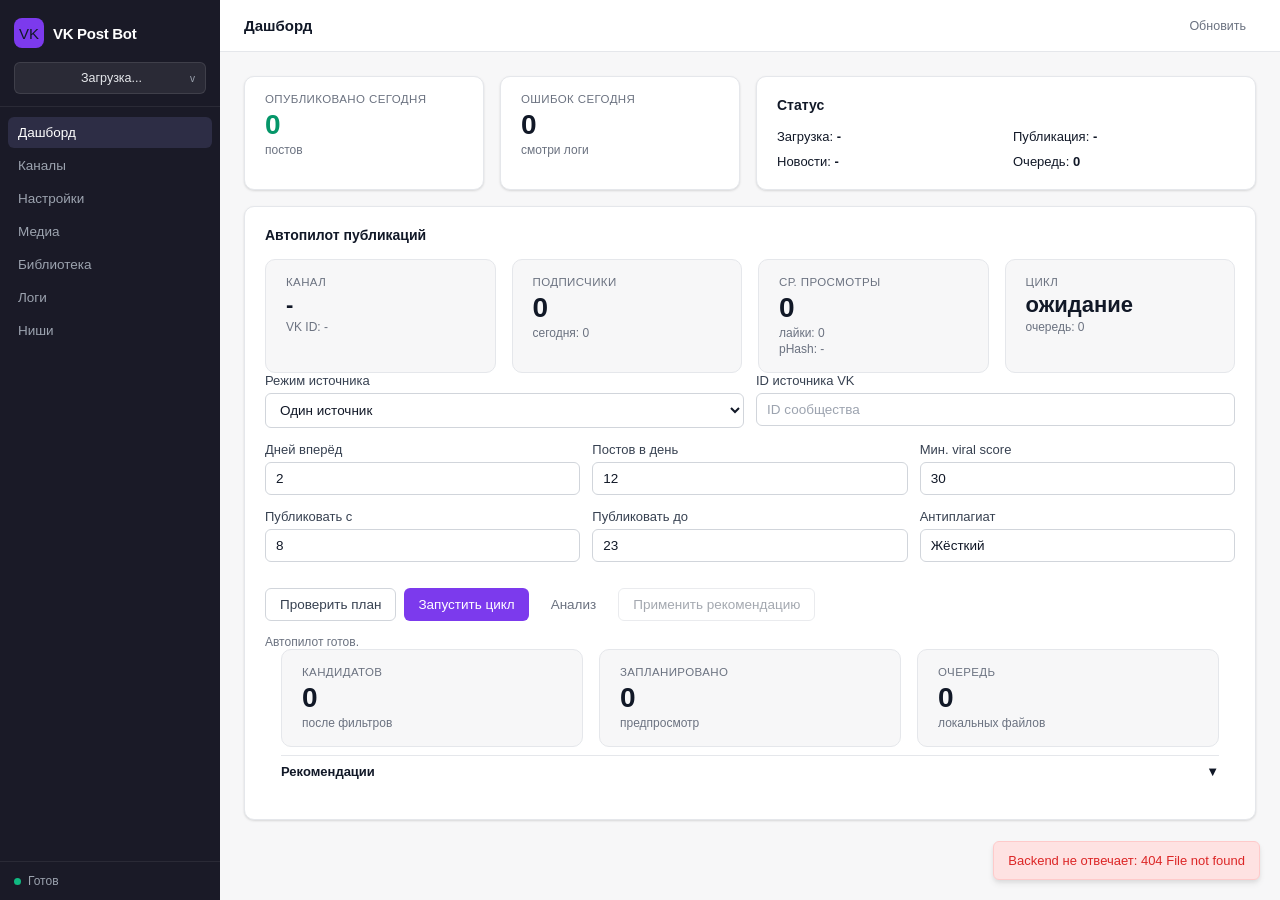
==== commit ca912222: "refactor: убрать из UI Технические проверки / Лучшие кандидаты / План публикаций Блоки скрыты (displ" ====
--- a/frontend/index.html
+++ b/frontend/index.html
@@ -112,32 +112,13 @@
           <div class="stat-card flat"><div class="stat-label">Очередь</div><div class="stat-value" id="gaQueueCount">0</div><div class="stat-sub">локальных файлов</div></div>
         </div>
 
-        <div style="padding:0 16px 4px">
-          <div onclick="toggleAccordion('gaChecksBody', this)" style="cursor:pointer;display:flex;justify-content:space-between;padding:8px 0;border-top:1px solid var(--border);font-size:13px;font-weight:600;color:var(--muted)">
-            <span>Технические проверки</span><span class="accordion-chevron">▼</span>
-          </div>
-          <div id="gaChecksBody" style="display:none"><div id="gaChecksList" class="form-section"></div></div>
-        </div>
-
-        <div style="padding:0 16px 4px">
-          <div onclick="toggleAccordion('gaCandidatesBody', this)" style="cursor:pointer;display:flex;justify-content:space-between;padding:8px 0;border-top:1px solid var(--border);font-size:13px;font-weight:600;color:var(--muted)">
-            <span>Лучшие кандидаты</span><span class="accordion-chevron">▼</span>
-          </div>
-          <div id="gaCandidatesBody" style="display:none">
-            <div style="overflow-x:auto">
-              <table style="width:100%;border-collapse:collapse;font-size:13px">
-                <thead><tr><th style="text-align:left;padding:8px;color:var(--muted);border-bottom:1px solid var(--border)">Рейтинг</th><th style="text-align:left;padding:8px;color:var(--muted);border-bottom:1px solid var(--border)">Источник</th><th style="text-align:left;padding:8px;color:var(--muted);border-bottom:1px solid var(--border)">Пост</th><th style="text-align:left;padding:8px;color:var(--muted);border-bottom:1px solid var(--border)">Причины</th><th style="text-align:left;padding:8px;color:var(--muted);border-bottom:1px solid var(--border)">Текст</th></tr></thead>
-                <tbody id="gaCandidatesBody_table"></tbody>
-              </table>
-            </div>
-          </div>
-        </div>
-
-        <div style="padding:0 16px 4px">
-          <div onclick="toggleAccordion('gaScheduleBody', this)" style="cursor:pointer;display:flex;justify-content:space-between;padding:8px 0;border-top:1px solid var(--border);font-size:13px;font-weight:600;color:var(--muted)">
-            <span>План публикаций</span><span class="accordion-chevron">▼</span>
-          </div>
-          <div id="gaScheduleBody" style="display:none"><div id="gaScheduleList" class="form-section"></div></div>
+        <!-- Технические проверки, Лучшие кандидаты и План публикаций скрыты из UI
+             по запросу: данные считаются на бэкенде (нужны для расписания), но
+             не показываются. JS продолжает их заполнять в этот скрытый контейнер. -->
+        <div style="display:none">
+          <div id="gaChecksBody"><div id="gaChecksList"></div></div>
+          <div id="gaCandidatesBody"><table><tbody id="gaCandidatesBody_table"></tbody></table></div>
+          <div id="gaScheduleBody"><div id="gaScheduleList"></div></div>
         </div>
 
         <div style="padding:0 16px 12px">
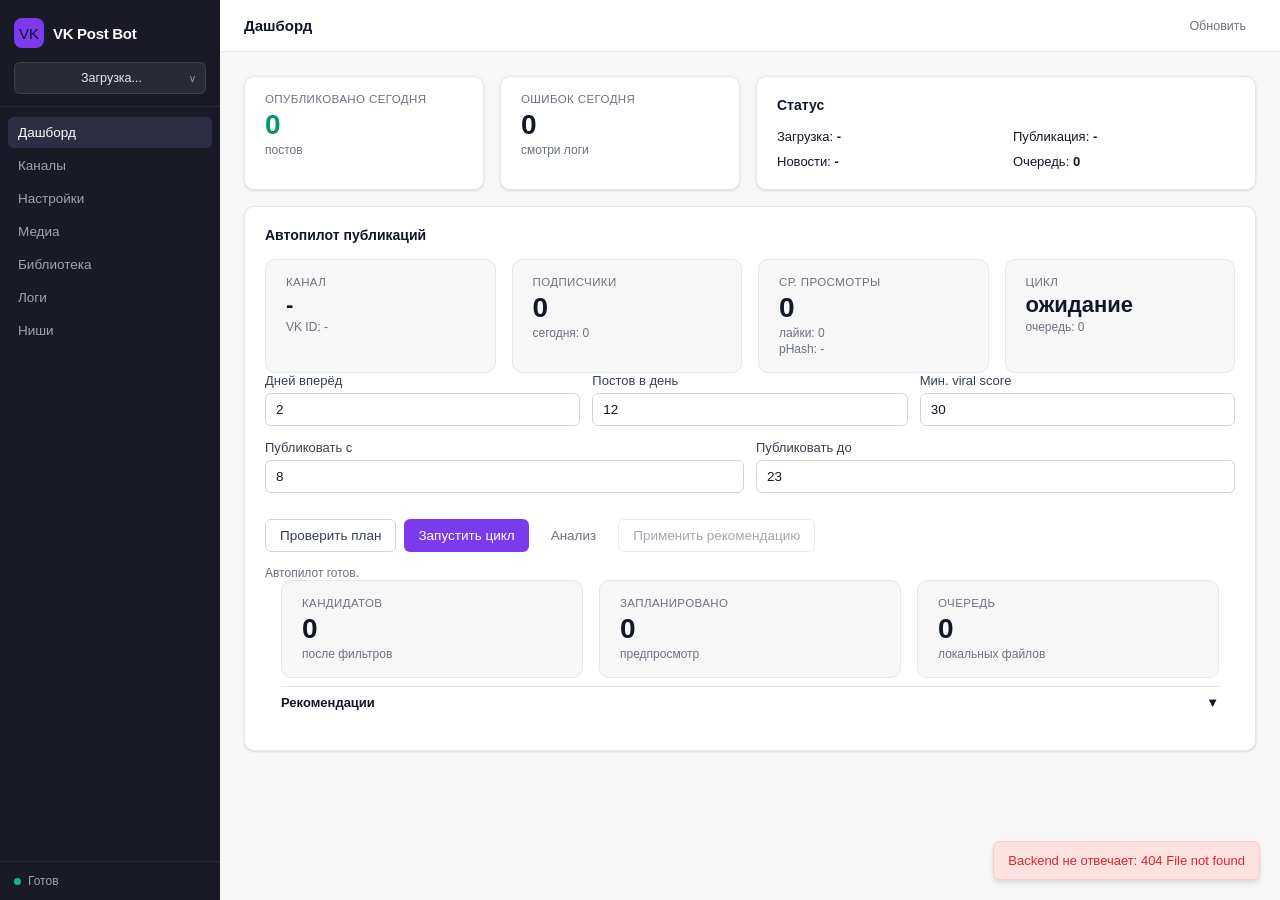
==== commit 29d956b8: "feat: умное расписание с обучением, поиск слотов, фильтры логов - services/smart_scheduler.py: выбор" ====
--- a/frontend/index.html
+++ b/frontend/index.html
@@ -77,25 +77,14 @@
           <div class="stat-card flat"><div class="stat-label">Цикл</div><div class="stat-value small" id="dashGaCycle">ожидание</div><div class="stat-sub" id="dashGaQueue">очередь: 0</div></div>
         </div>
         <div class="form-section">
-          <div class="form-row">
-            <div class="form-group">
-              <label class="form-label">Режим источника</label>
-              <select class="form-input" id="gaSourceMode">
-                <option value="single">Один источник</option>
-                <option value="approved">Одобренные источники</option>
-              </select>
-            </div>
-            <div class="form-group"><label class="form-label">ID источника VK</label><input class="form-input" id="gaSingleSourceId" placeholder="ID сообщества"></div>
-          </div>
           <div class="form-row-3">
             <div class="form-group"><label class="form-label">Дней вперёд</label><input class="form-input" id="gaHorizonDays" type="number" min="1" max="7" value="2"></div>
             <div class="form-group"><label class="form-label">Постов в день</label><input class="form-input" id="gaPostsPerDay" type="number" min="1" value="12"></div>
             <div class="form-group"><label class="form-label">Мин. viral score</label><input class="form-input" id="gaMinScore" type="number" min="0" value="30"></div>
           </div>
-          <div class="form-row-3">
+          <div class="form-row">
             <div class="form-group"><label class="form-label">Публиковать с</label><input class="form-input" id="gaHoursStart" type="number" min="0" max="23" value="8"></div>
             <div class="form-group"><label class="form-label">Публиковать до</label><input class="form-input" id="gaHoursEnd" type="number" min="0" max="23" value="23"></div>
-            <div class="form-group"><label class="form-label">Антиплагиат</label><input class="form-input" value="Жёсткий" readonly></div>
           </div>
           <div class="button-row">
             <button class="btn btn-secondary" onclick="gaRunPlan()">Проверить план</button>
@@ -176,7 +165,7 @@
           <button class="settings-tab" data-settings="processing">Обработка</button>
           <button class="settings-tab" data-settings="filters">Фильтры</button>
           <button class="settings-tab" data-settings="polls">Опросы</button>
-          <button class="settings-tab" data-settings="antiplagiat">Антиплагиат</button>
+          <button class="settings-tab" data-settings="antiplagiat">Водяной знак</button>
         </div>
 
         <div class="settings-panel active" id="settings-vk">
@@ -197,9 +186,12 @@
           <div class="form-section">
             <div class="form-row-3"><div class="form-group"><label class="form-label">Постов за запуск</label><input class="form-input" id="postsToPublish" type="number" min="1"></div><div class="form-group"><label class="form-label">Интервал мин, сек</label><input class="form-input" id="publishDelayMin" type="number" min="0"></div><div class="form-group"><label class="form-label">Интервал макс, сек</label><input class="form-input" id="publishDelayMax" type="number" min="0"></div></div>
             <div class="form-row"><div class="form-group"><label class="form-label">Публиковать с часа</label><input class="form-input" id="publishStart" type="number" min="0" max="23"></div><div class="form-group"><label class="form-label">Публиковать до часа</label><input class="form-input" id="publishEnd" type="number" min="0" max="23"></div></div>
+            <div class="form-row"><div class="form-group"><label class="form-label">Часовой пояс аудитории</label><select class="form-input" id="publishTimezone"><option value="Europe/Moscow">Москва (UTC+3)</option><option value="Europe/Samara">Самара (UTC+4)</option><option value="Asia/Yekaterinburg">Екатеринбург (UTC+5)</option><option value="Asia/Omsk">Омск (UTC+6)</option><option value="Asia/Krasnoyarsk">Красноярск (UTC+7)</option><option value="Asia/Irkutsk">Иркутск (UTC+8)</option><option value="Asia/Yakutsk">Якутск (UTC+9)</option><option value="Asia/Vladivostok">Владивосток (UTC+10)</option><option value="Asia/Magadan">Магадан (UTC+11)</option><option value="Asia/Kamchatka">Камчатка (UTC+12)</option></select></div><div class="form-group"><label class="form-label">Макс. постов в день</label><input class="form-input" id="maxPostsPerDay" type="number" min="1" max="20" value="4"></div></div>
             <label class="toggle-row"><span class="toggle-info"><span class="toggle-label">Отложенные посты</span><span class="toggle-desc">Расставлять посты по времени</span></span><span class="toggle"><input id="postponedEnabled" type="checkbox"><span class="toggle-slider"></span></span></label>
             <label class="toggle-row"><span class="toggle-info"><span class="toggle-label">Рабочие часы</span><span class="toggle-desc">Публиковать только в выбранном окне</span></span><span class="toggle"><input id="publishHoursEnabled" type="checkbox"><span class="toggle-slider"></span></span></label>
+            <label class="toggle-row"><span class="toggle-info"><span class="toggle-label">Умное расписание</span><span class="toggle-desc">Алгоритм учится выбирать лучшее время по данным группы</span></span><span class="toggle"><input id="smartScheduleEnabled" type="checkbox"><span class="toggle-slider"></span></span></label>
             <div class="form-row"><div class="form-group"><label class="form-label">Последний отложенный</label><input class="form-input" id="lastScheduledInput" type="datetime-local"></div><div class="form-group"><label class="form-label">&nbsp;</label><button class="btn btn-secondary" onclick="saveLastScheduled()">Сохранить время</button></div></div>
+            <div class="form-row"><div class="form-group"><label class="form-label">&nbsp;</label><button class="btn btn-primary" onclick="fillSlots()">🔍 Заполнить пустые слоты</button></div><div class="form-group"><label class="form-label">&nbsp;</label><button class="btn btn-ghost" onclick="checkEngagement()">📊 Проверить engagement</button></div></div>
           </div>
         </div>
 
@@ -308,7 +300,20 @@
 
     <section class="tab-content" id="logs">
       <div class="grid-2">
-        <div class="card"><div class="card-header"><div class="card-title">Логи</div><button class="btn btn-ghost btn-sm" onclick="clearLogs()">Очистить</button></div><div class="log-list" id="logsList"></div></div>
+        <div class="card">
+          <div class="card-header">
+            <div class="card-title">Логи</div>
+            <div style="display:flex;gap:6px;align-items:center;flex-wrap:wrap">
+              <button class="btn btn-ghost btn-sm log-filter-btn active" data-filter="all" onclick="setLogFilter('all',this)">Все</button>
+              <button class="btn btn-ghost btn-sm log-filter-btn" data-filter="publish" onclick="setLogFilter('publish',this)">📤 Публикация</button>
+              <button class="btn btn-ghost btn-sm log-filter-btn" data-filter="learn" onclick="setLogFilter('learn',this)">🧠 Обучение</button>
+              <button class="btn btn-ghost btn-sm log-filter-btn" data-filter="slots" onclick="setLogFilter('slots',this)">🔍 Слоты</button>
+              <button class="btn btn-ghost btn-sm log-filter-btn" data-filter="error" onclick="setLogFilter('error',this)" style="color:#f87171">⚠ Ошибки</button>
+              <button class="btn btn-ghost btn-sm" onclick="clearLogs()">Очистить</button>
+            </div>
+          </div>
+          <div class="log-list" id="logsList"></div>
+        </div>
         <div class="card"><div class="card-header"><div class="card-title">Очистка очередей</div><button class="btn btn-ghost btn-sm" onclick="loadCleanupStatus()">Обновить</button></div><div class="form-section"><div id="cleanupStatus"></div><button class="btn btn-secondary" onclick="post('/cleanup/junk', {}, 'Мусор очищен')">Очистить мусор</button><button class="btn btn-secondary" onclick="post('/cleanup/media', {}, 'Медиа-очереди очищены')">Очистить медиа</button><button class="btn btn-danger" onclick="post('/cleanup/posts', {}, 'Очередь постов очищена')">Очистить скачанные посты</button><button class="btn btn-danger" onclick="post('/cleanup/all', {}, 'Очереди очищены')">Очистить все очереди</button><div class="form-hint">Автоочистка после успешной публикации включена по умолчанию.</div></div></div>
       </div>
     </section>
--- a/frontend/style.css
+++ b/frontend/style.css
@@ -490,6 +490,9 @@
 .log-level.warning { background: var(--warning-bg); color: var(--warning); }
 .log-level.error   { background: var(--error-bg);   color: var(--error); }
 .log-message { color: var(--text-2); }
+.log-filter-btn { font-size: 11px; padding: 2px 8px; border-radius: 12px; transition: background 0.15s; }
+.log-filter-btn.active { background: var(--accent); color: #fff; }
+.log-filter-btn:not(.active):hover { background: var(--bg-3); }
 
 .channel-card {
   background: var(--surface); border: 1px solid var(--border);
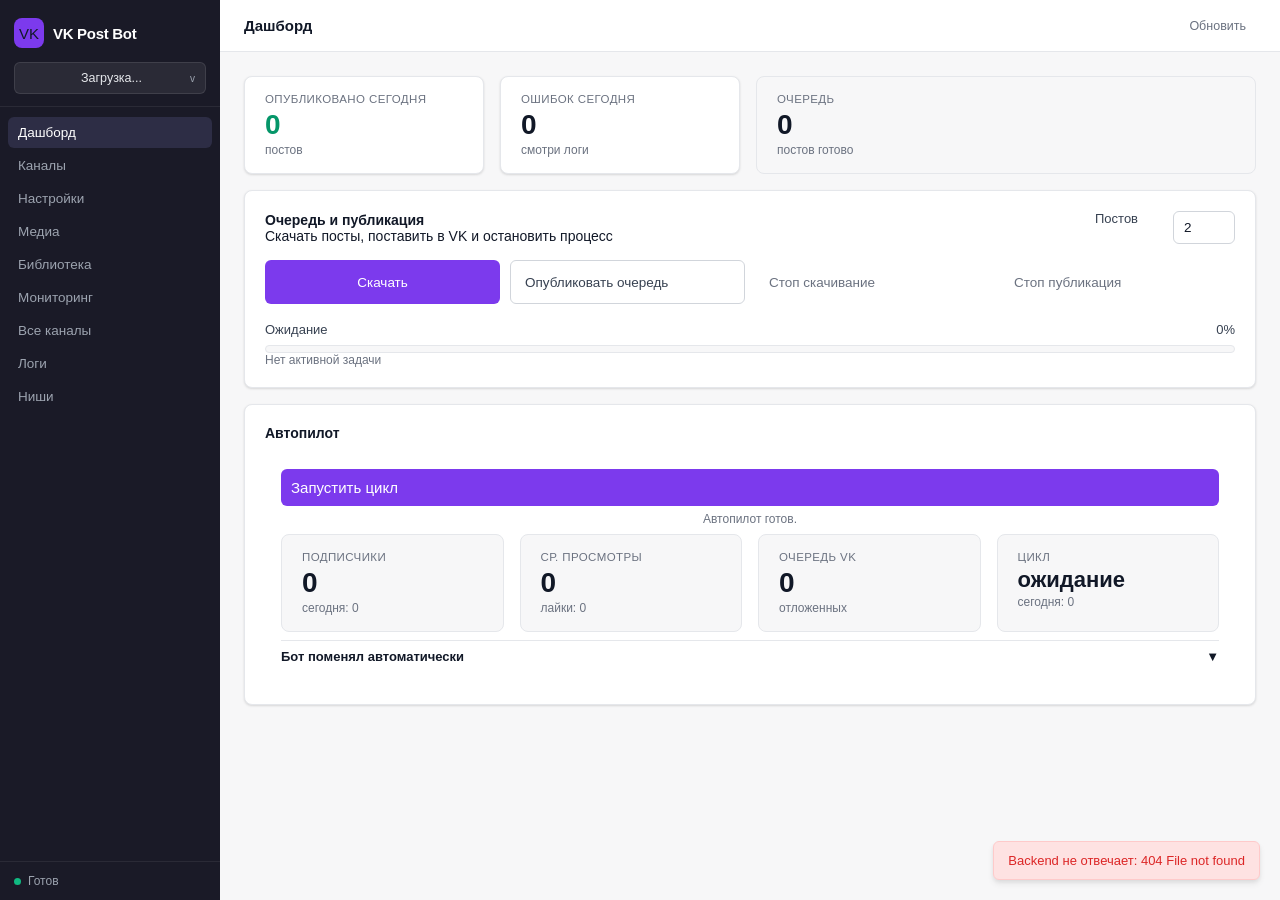
==== commit 2624b0de: "feat: promo messages, JS frontend split, learning/growth refactor - Add promo messages system (marat" ====
--- a/frontend/index.html
+++ b/frontend/index.html
@@ -25,6 +25,8 @@
     <button class="nav-item" data-tab="settings">Настройки</button>
     <button class="nav-item" data-tab="media">Медиа</button>
     <button class="nav-item" data-tab="library">Библиотека</button>
+    <button class="nav-item" data-tab="monitor">Мониторинг</button>
+    <button class="nav-item" data-tab="allstats">Все каналы</button>
     <button class="nav-item" data-tab="logs">Логи</button>
     <button class="nav-item" onclick="window.location='/niche'">Ниши</button>
   </nav>
@@ -52,72 +54,167 @@
         <div class="stat-card stat-card-errors" id="statErrorsCard">
           <div class="stat-label">Ошибок сегодня</div>
           <div class="stat-value" id="statErrors">0</div>
-          <div class="stat-sub">смотри логи</div>
-        </div>
-        <div class="card status-card">
-          <div class="card-header"><div class="card-title">Статус</div></div>
-          <div class="health-grid">
-            <span class="health-item" id="healthDownload">Загрузка: <b>-</b></span>
-            <span class="health-item" id="healthPublish">Публикация: <b>-</b></span>
-            <span class="health-item" id="healthMonitor">Новости: <b>-</b></span>
-            <span class="health-item">Очередь: <b id="queueCount">0</b></span>
-          </div>
-        </div>
-      </div>
-
+          <div class="stat-sub" id="statErrorsSub" style="cursor:pointer" onclick="switchTab('logs')">смотри логи</div>
+        </div>
+        <div class="stat-card flat">
+          <div class="stat-label">Очередь</div>
+          <div class="stat-value" id="queueCount">0</div>
+          <div class="stat-sub">постов готово</div>
+        </div>
+      </div>
+
+      <!-- скрытые элементы для JS-совместимости -->
+      <div style="display:none">
+        <span id="healthDownload"><b></b></span>
+        <span id="healthPublish"><b></b></span>
+        <span id="healthMonitor"><b></b></span>
+        <div data-compat="downloadMenu"></div>
+        <button data-compat="btnDownloadMenu"></button>
+        <button data-compat="btnPublishQueue"></button>
+        <button data-compat="btnStopDownload"></button>
+        <button data-compat="btnStopPublish"></button>
+        <input data-compat="quickPublishCount" value="2">
+        <div data-compat="progressTitle"></div>
+        <span data-compat="progressPercent"></span>
+        <div data-compat="downloadProgressBar"></div>
+        <div data-compat="downloadProgressText"></div>
+      </div>
+
+
+      <div class="card queue-card">
+        <div class="card-header">
+          <div>
+            <div class="card-title">Очередь и публикация</div>
+            <div class="card-subtitle">Скачать посты, поставить в VK и остановить процесс</div>
+          </div>
+          <div class="quick-publish">
+            <label class="form-label" for="quickPublishCount">Постов</label>
+            <input class="form-input" id="quickPublishCount" type="number" min="1" max="50" value="2">
+          </div>
+        </div>
+        <div class="queue-actions">
+          <div class="action-menu-wrap">
+            <button class="btn btn-primary action-btn" id="btnDownloadMenu" type="button" onclick="toggleDownloadMenu()">Скачать</button>
+            <div class="action-menu" id="downloadMenu"></div>
+          </div>
+          <button class="btn btn-secondary" id="btnPublishQueue" type="button" onclick="publishQueue()">Опубликовать очередь</button>
+          <button class="btn btn-ghost" id="btnStopDownload" type="button" onclick="stopDownload()">Стоп скачивание</button>
+          <button class="btn btn-ghost" id="btnStopPublish" type="button" onclick="stopPublish()">Стоп публикация</button>
+        </div>
+        <div class="progress-block">
+          <div class="progress-meta">
+            <span id="progressTitle">Ожидание</span>
+            <span id="progressPercent">0%</span>
+          </div>
+          <div class="progress-track"><div class="progress-fill" id="downloadProgressBar"></div></div>
+          <div class="form-hint" id="downloadProgressText">Нет активной задачи</div>
+        </div>
+      </div>
 
       <div class="card" id="dashboardGrowthCard">
         <div class="card-header">
-          <div class="card-title">Автопилот публикаций</div>
-        </div>
-        <div class="grid-4">
-          <div class="stat-card flat"><div class="stat-label">Канал</div><div class="stat-value small" id="dashGaChannel">-</div><div class="stat-sub" id="dashGaGroup">VK ID: -</div></div>
+          <div class="card-title">Автопилот</div>
+        </div>
+
+        <!-- Главная кнопка -->
+        <div style="padding:12px 16px 8px">
+          <button class="btn btn-primary" style="width:100%;font-size:15px;padding:10px" onclick="gaStartCycle()" id="btnStartCycle">Запустить цикл</button>
+          <div class="form-hint" id="gaStatusText" style="margin-top:6px;text-align:center">Автопилот готов.</div>
+        </div>
+
+        <!-- Статистика -->
+        <div class="grid-4" style="padding:0 16px 8px">
           <div class="stat-card flat"><div class="stat-label">Подписчики</div><div class="stat-value" id="dashGaMembers">0</div><div class="stat-sub" id="dashGaMembersDiff">сегодня: 0</div></div>
-          <div class="stat-card flat"><div class="stat-label">Ср. просмотры</div><div class="stat-value" id="dashGaViews">0</div><div class="stat-sub" id="dashGaLikes">лайки: 0</div><div class="stat-sub" id="dashGaPhash" style="margin-top:2px">pHash: -</div></div>
-          <div class="stat-card flat"><div class="stat-label">Цикл</div><div class="stat-value small" id="dashGaCycle">ожидание</div><div class="stat-sub" id="dashGaQueue">очередь: 0</div></div>
-        </div>
-        <div class="form-section">
-          <div class="form-row-3">
-            <div class="form-group"><label class="form-label">Дней вперёд</label><input class="form-input" id="gaHorizonDays" type="number" min="1" max="7" value="2"></div>
-            <div class="form-group"><label class="form-label">Постов в день</label><input class="form-input" id="gaPostsPerDay" type="number" min="1" value="12"></div>
-            <div class="form-group"><label class="form-label">Мин. viral score</label><input class="form-input" id="gaMinScore" type="number" min="0" value="30"></div>
-          </div>
-          <div class="form-row">
-            <div class="form-group"><label class="form-label">Публиковать с</label><input class="form-input" id="gaHoursStart" type="number" min="0" max="23" value="8"></div>
-            <div class="form-group"><label class="form-label">Публиковать до</label><input class="form-input" id="gaHoursEnd" type="number" min="0" max="23" value="23"></div>
-          </div>
-          <div class="button-row">
-            <button class="btn btn-secondary" onclick="gaRunPlan()">Проверить план</button>
-            <button class="btn btn-primary" onclick="gaStartCycle()">Запустить цикл</button>
-            <button class="btn btn-ghost" onclick="gaAnalyze()">Анализ</button>
-            <button class="btn btn-secondary" id="dashGaApplyBtn" onclick="gaApplyRecommendation()" disabled>Применить рекомендацию</button>
-          </div>
-          <div class="form-hint" id="gaStatusText">Автопилот готов.</div>
-        </div>
-
-        <div class="grid-3" style="padding:0 16px 8px">
-          <div class="stat-card flat"><div class="stat-label">Кандидатов</div><div class="stat-value" id="gaCandidateCount">0</div><div class="stat-sub">после фильтров</div></div>
-          <div class="stat-card flat"><div class="stat-label">Запланировано</div><div class="stat-value" id="gaScheduledCount">0</div><div class="stat-sub">предпросмотр</div></div>
-          <div class="stat-card flat"><div class="stat-label">Очередь</div><div class="stat-value" id="gaQueueCount">0</div><div class="stat-sub">локальных файлов</div></div>
-        </div>
-
-        <!-- Технические проверки, Лучшие кандидаты и План публикаций скрыты из UI
-             по запросу: данные считаются на бэкенде (нужны для расписания), но
-             не показываются. JS продолжает их заполнять в этот скрытый контейнер. -->
+          <div class="stat-card flat"><div class="stat-label">Ср. просмотры</div><div class="stat-value" id="dashGaViews">0</div><div class="stat-sub" id="dashGaLikes">лайки: 0</div></div>
+          <div class="stat-card flat"><div class="stat-label">Очередь VK</div><div class="stat-value" id="dashGaQueue2">0</div><div class="stat-sub">отложенных</div></div>
+          <div class="stat-card flat"><div class="stat-label">Цикл</div><div class="stat-value small" id="dashGaCycle">ожидание</div><div class="stat-sub" id="dashGaQueue">сегодня: 0</div></div>
+        </div>
+
+        <!-- Что бот поменял -->
+        <div style="padding:0 16px 12px">
+          <div onclick="toggleAccordion('gaBotChangesBody', this)" style="cursor:pointer;display:flex;justify-content:space-between;padding:8px 0;border-top:1px solid var(--border);font-size:13px;font-weight:600;color:var(--muted)">
+            <span>Бот поменял автоматически</span><span class="accordion-chevron">▼</span>
+          </div>
+          <div id="gaBotChangesBody" style="display:none">
+            <div id="gaBotChangesList" class="form-section"><div class="form-hint">Ещё нет изменений — запусти цикл.</div></div>
+          </div>
+        </div>
+
+        <!-- Скрытые элементы для JS-совместимости -->
         <div style="display:none">
+          <span id="dashGaChannel">-</span>
+          <span id="dashGaGroup">-</span>
+          <span id="dashGaPhash">-</span>
+          <button id="dashGaApplyBtn" onclick="gaApplyRecommendation()"></button>
+          <span id="gaCandidateCount">0</span>
+          <span id="gaScheduledCount">0</span>
+          <span id="gaQueueCount">0</span>
+          <input id="gaHorizonDays" value="2">
+          <input id="gaPostsPerDay" value="12">
+          <input id="gaMinScore" value="30">
+          <input id="gaHoursStart" value="0">
+          <input id="gaHoursEnd" value="23">
+          <input id="gaSourceMode" value="all">
+          <input id="gaSingleSourceId" value="">
           <div id="gaChecksBody"><div id="gaChecksList"></div></div>
           <div id="gaCandidatesBody"><table><tbody id="gaCandidatesBody_table"></tbody></table></div>
           <div id="gaScheduleBody"><div id="gaScheduleList"></div></div>
-        </div>
-
-        <div style="padding:0 16px 12px">
-          <div onclick="toggleAccordion('gaRecsBody', this)" style="cursor:pointer;display:flex;justify-content:space-between;padding:8px 0;border-top:1px solid var(--border);font-size:13px;font-weight:600;color:var(--muted)">
-            <span>Рекомендации</span><span class="accordion-chevron">▼</span>
-          </div>
-          <div id="gaRecsBody" style="display:none"><div id="gaRecommendationBlock" class="form-section"><div class="form-hint">После публикаций нажми "Анализ".</div></div></div>
-        </div>
-      </div>
-
+          <div id="gaRecsBody"><div id="gaRecommendationBlock"></div></div>
+        </div>
+      </div>
+
+    </section>
+
+    <section class="tab-content" id="monitor">
+      <div class="grid-2">
+        <div class="card">
+          <div class="card-header">
+            <div class="card-title">Мониторинг новостей</div>
+            <div class="settings-actions">
+              <button class="btn btn-primary btn-sm" onclick="post('/monitor/start', {}, 'Мониторинг запущен')">Старт</button>
+              <button class="btn btn-secondary btn-sm" onclick="post('/monitor/stop', {}, 'Мониторинг остановлен')">Стоп</button>
+              <button class="btn btn-ghost btn-sm" onclick="loadMonitor()">Обновить</button>
+            </div>
+          </div>
+          <div class="form-section">
+            <div id="monitorStatus"></div>
+            <div class="form-row-3">
+              <div class="form-group"><label class="form-label">Интервал, мин</label><input class="form-input" id="monInterval" type="number" min="1"></div>
+              <div class="form-group"><label class="form-label">Макс. за цикл</label><input class="form-input" id="monMaxCycle" type="number" min="1"></div>
+              <div class="form-group"><label class="form-label">Дней догонять</label><input class="form-input" id="monCatchDays" type="number" min="1"></div>
+            </div>
+            <div class="form-row">
+              <div class="form-group"><label class="form-label">Мин. просмотров</label><input class="form-input" id="monMinViews" type="number" min="0"></div>
+              <div class="form-group"><label class="form-label">&nbsp;</label><button class="btn btn-primary" onclick="saveMonitorSettings()">Сохранить мониторинг</button></div>
+            </div>
+          </div>
+        </div>
+        <div class="card">
+          <div class="card-header"><div class="card-title">Источники мониторинга</div></div>
+          <div class="form-section">
+            <div id="monitorSources"></div>
+            <div class="form-row">
+              <input class="form-input" id="monSourceName" placeholder="Название">
+              <input class="form-input" id="monSourceId" placeholder="VK community ID">
+            </div>
+            <button class="btn btn-primary" onclick="addMonitorSource()">Добавить источник</button>
+          </div>
+        </div>
+      </div>
+      <div class="card">
+        <div class="card-header"><div class="card-title">Лог мониторинга</div></div>
+        <div class="log-list" id="monitorLogList"></div>
+      </div>
+    </section>
+
+    <section class="tab-content" id="allstats">
+      <div class="card">
+        <div class="card-header">
+          <div class="card-title">Статистика по всем каналам</div>
+          <button class="btn btn-ghost btn-sm" onclick="loadAllStats()">Обновить</button>
+        </div>
+        <div id="allStatsContent"></div>
+      </div>
     </section>
 
     <section class="tab-content" id="channels">
@@ -319,6 +416,11 @@
     </section>
   </div>
 </main>
-<script src="script.js?v=allstats-20260604"></script>
+<script src="js/core.js"></script>
+<script src="js/dashboard.js"></script>
+<script src="js/channels.js"></script>
+<script src="js/settings.js"></script>
+<script src="js/autopilot.js"></script>
+<script src="js/init.js"></script>
 </body>
 </html>
--- a/frontend/style.css
+++ b/frontend/style.css
@@ -23,7 +23,7 @@
   --error-bg:      #fee2e2;
   --info:          #2563eb;
   --info-bg:       #dbeafe;
-  --radius:        10px;
+  --radius:        8px;
   --radius-sm:     6px;
   --shadow:        0 1px 3px rgba(0,0,0,.08),0 1px 2px rgba(0,0,0,.06);
   --shadow-md:     0 4px 6px rgba(0,0,0,.07),0 2px 4px rgba(0,0,0,.06);
@@ -205,9 +205,18 @@
   gap: 10px;
   overflow: visible;
 }
+.queue-card { margin-top: 16px; overflow: visible; }
+.queue-actions {
+  display: grid;
+  grid-template-columns: minmax(150px, 1fr) minmax(190px, 1fr) minmax(150px, 1fr) minmax(150px, 1fr);
+  gap: 10px;
+  overflow: visible;
+}
 .action-btn { justify-content: center; min-height: 44px; white-space: normal; text-align: center; }
 .action-menu-wrap { position: relative; min-width: 0; z-index: 25; }
 .action-menu-wrap .action-btn { width: 100%; }
+.quick-publish { display: grid; grid-template-columns: 70px 1fr; gap: 8px; min-width: 0; }
+.quick-publish .action-btn { width: 100%; }
 .btn-chevron { font-size: 10px; color: currentColor; opacity: .72; }
 .action-menu {
   display: none;
@@ -247,6 +256,29 @@
 .action-menu-separator { height: 1px; background: var(--border); }
 .action-menu-empty { padding: 10px 12px; color: var(--text-muted); font-size: 12px; }
 .progress-block { margin-top: 18px; }
+.progress-meta {
+  display: flex;
+  align-items: center;
+  justify-content: space-between;
+  gap: 12px;
+  color: var(--text-2);
+  font-size: 13px;
+  margin-bottom: 8px;
+}
+.progress-track {
+  height: 8px;
+  overflow: hidden;
+  border-radius: 999px;
+  background: var(--bg);
+  border: 1px solid var(--border);
+}
+.progress-fill {
+  width: 0%;
+  height: 100%;
+  border-radius: inherit;
+  background: var(--accent);
+  transition: width .2s ease;
+}
 .progress-head {
   display: flex;
   justify-content: space-between;
@@ -640,19 +672,19 @@
 
 /* ── All profiles stats ── */
 .allstats-summary { display: flex; flex-wrap: wrap; gap: 12px; padding: 16px 16px 0; }
-.allstats-sum-card { flex: 1; min-width: 100px; background: var(--surface2, #1e293b); border-radius: 8px; padding: 12px 16px; }
-.allstats-sum-label { font-size: 11px; color: var(--muted, #94a3b8); margin-bottom: 4px; text-transform: uppercase; letter-spacing: 0.05em; }
-.allstats-sum-val { font-size: 22px; font-weight: 700; color: var(--text, #f1f5f9); }
+.allstats-sum-card { flex: 1; min-width: 100px; background: var(--bg); border: 1px solid var(--border); border-radius: var(--radius); padding: 12px 16px; }
+.allstats-sum-label { font-size: 11px; color: var(--text-muted); margin-bottom: 4px; text-transform: uppercase; letter-spacing: 0.05em; }
+.allstats-sum-val { font-size: 22px; font-weight: 700; color: var(--text); }
 .allstats-table-wrap { overflow-x: auto; padding: 16px; }
 .allstats-table { width: 100%; border-collapse: collapse; font-size: 13px; }
-.allstats-table th { text-align: left; padding: 8px 12px; color: var(--muted, #94a3b8); font-weight: 500; font-size: 11px; text-transform: uppercase; letter-spacing: 0.05em; border-bottom: 1px solid var(--border, #334155); }
-.allstats-table td { padding: 10px 12px; border-bottom: 1px solid var(--border, #334155); color: var(--text, #f1f5f9); vertical-align: middle; }
+.allstats-table th { text-align: left; padding: 8px 12px; color: var(--text-muted); font-weight: 500; font-size: 11px; text-transform: uppercase; letter-spacing: 0.05em; border-bottom: 1px solid var(--border); }
+.allstats-table td { padding: 10px 12px; border-bottom: 1px solid var(--border); color: var(--text); vertical-align: middle; }
 .allstats-table tbody tr:last-child td { border-bottom: none; }
-.allstats-table tbody tr:hover td { background: var(--surface2, #1e293b); }
+.allstats-table tbody tr:hover td { background: var(--bg); }
 .allstats-row-active td { background: rgba(124,58,237,0.07); }
 .allstats-row-active:hover td { background: rgba(124,58,237,0.12) !important; }
 .allstats-num { text-align: right; font-variant-numeric: tabular-nums; }
-.allstats-ts { white-space: nowrap; color: var(--muted, #94a3b8); font-size: 12px; }
+.allstats-ts { white-space: nowrap; color: var(--text-muted); font-size: 12px; }
 .allstats-today { color: #34d399; }
 .allstats-error { color: #f87171; }
 .allstats-dot { display: inline-block; width: 8px; height: 8px; border-radius: 50%; margin-right: 8px; vertical-align: middle; flex-shrink: 0; }
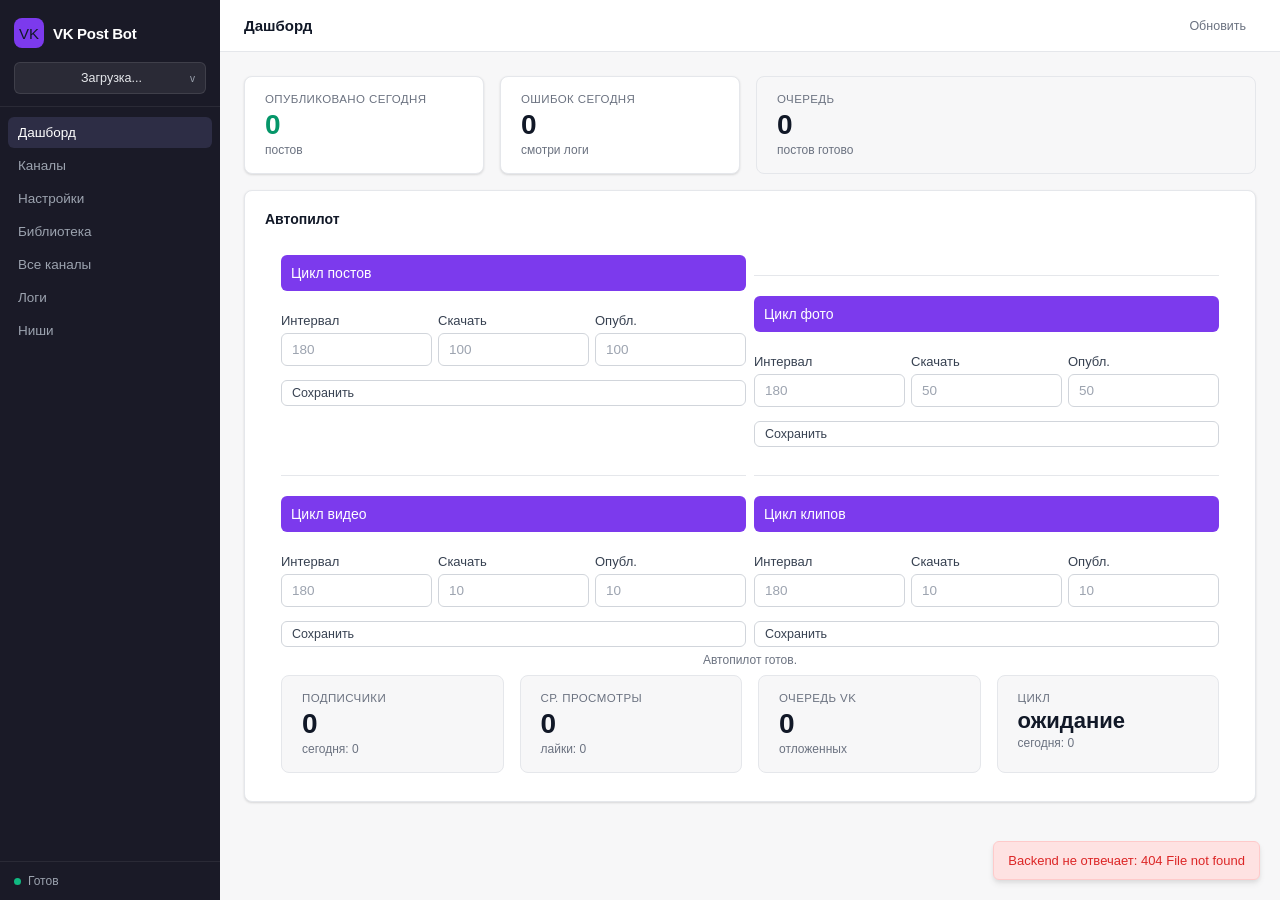
==== commit 2d9b365d: "feat: media autopilot consolidation, clip assembler, source quality and seasonality Объединяет ручны" ====
--- a/frontend/index.html
+++ b/frontend/index.html
@@ -23,9 +23,8 @@
     <button class="nav-item active" data-tab="dashboard">Дашборд</button>
     <button class="nav-item" data-tab="channels">Каналы</button>
     <button class="nav-item" data-tab="settings">Настройки</button>
-    <button class="nav-item" data-tab="media">Медиа</button>
+    
     <button class="nav-item" data-tab="library">Библиотека</button>
-    <button class="nav-item" data-tab="monitor">Мониторинг</button>
     <button class="nav-item" data-tab="allstats">Все каналы</button>
     <button class="nav-item" data-tab="logs">Логи</button>
     <button class="nav-item" onclick="window.location='/niche'">Ниши</button>
@@ -63,62 +62,51 @@
         </div>
       </div>
 
-      <!-- скрытые элементы для JS-совместимости -->
-      <div style="display:none">
-        <span id="healthDownload"><b></b></span>
-        <span id="healthPublish"><b></b></span>
-        <span id="healthMonitor"><b></b></span>
-        <div data-compat="downloadMenu"></div>
-        <button data-compat="btnDownloadMenu"></button>
-        <button data-compat="btnPublishQueue"></button>
-        <button data-compat="btnStopDownload"></button>
-        <button data-compat="btnStopPublish"></button>
-        <input data-compat="quickPublishCount" value="2">
-        <div data-compat="progressTitle"></div>
-        <span data-compat="progressPercent"></span>
-        <div data-compat="downloadProgressBar"></div>
-        <div data-compat="downloadProgressText"></div>
-      </div>
-
-
-      <div class="card queue-card">
-        <div class="card-header">
-          <div>
-            <div class="card-title">Очередь и публикация</div>
-            <div class="card-subtitle">Скачать посты, поставить в VK и остановить процесс</div>
-          </div>
-          <div class="quick-publish">
-            <label class="form-label" for="quickPublishCount">Постов</label>
-            <input class="form-input" id="quickPublishCount" type="number" min="1" max="50" value="2">
-          </div>
-        </div>
-        <div class="queue-actions">
-          <div class="action-menu-wrap">
-            <button class="btn btn-primary action-btn" id="btnDownloadMenu" type="button" onclick="toggleDownloadMenu()">Скачать</button>
-            <div class="action-menu" id="downloadMenu"></div>
-          </div>
-          <button class="btn btn-secondary" id="btnPublishQueue" type="button" onclick="publishQueue()">Опубликовать очередь</button>
-          <button class="btn btn-ghost" id="btnStopDownload" type="button" onclick="stopDownload()">Стоп скачивание</button>
-          <button class="btn btn-ghost" id="btnStopPublish" type="button" onclick="stopPublish()">Стоп публикация</button>
-        </div>
-        <div class="progress-block">
-          <div class="progress-meta">
-            <span id="progressTitle">Ожидание</span>
-            <span id="progressPercent">0%</span>
-          </div>
-          <div class="progress-track"><div class="progress-fill" id="downloadProgressBar"></div></div>
-          <div class="form-hint" id="downloadProgressText">Нет активной задачи</div>
-        </div>
-      </div>
-
       <div class="card" id="dashboardGrowthCard">
         <div class="card-header">
           <div class="card-title">Автопилот</div>
         </div>
 
-        <!-- Главная кнопка -->
+        <!-- Циклы по типам медиа -->
         <div style="padding:12px 16px 8px">
-          <button class="btn btn-primary" style="width:100%;font-size:15px;padding:10px" onclick="gaStartCycle()" id="btnStartCycle">Запустить цикл</button>
+          <div style="display:grid;grid-template-columns:1fr 1fr;gap:8px">
+            <div class="form-section" id="apCycleSettings-posts">
+              <button class="btn btn-primary" style="width:100%;font-size:14px;padding:10px" onclick="apToggleLoop('posts')" id="apLoopBtn-posts">Цикл постов</button>
+              <div class="grid-3" style="gap:6px;margin-top:8px">
+                <div class="form-group"><label class="form-label">Интервал</label><input class="form-input" id="apInterval-posts" type="number" min="1" placeholder="180"></div>
+                <div class="form-group"><label class="form-label">Скачать</label><input class="form-input" id="apDownload-posts" type="number" min="1" placeholder="100"></div>
+                <div class="form-group"><label class="form-label">Опубл.</label><input class="form-input" id="apPublish-posts" type="number" min="1" placeholder="100"></div>
+              </div>
+              <button class="btn btn-secondary btn-sm" style="width:100%" onclick="apSaveLoopSettings('posts')" id="apSave-posts">Сохранить</button>
+            </div>
+            <div class="form-section" id="apCycleSettings-photos">
+              <button class="btn btn-primary" style="width:100%;font-size:14px;padding:10px" onclick="apToggleLoop('photos')" id="apLoopBtn-photos">Цикл фото</button>
+              <div class="grid-3" style="gap:6px;margin-top:8px">
+                <div class="form-group"><label class="form-label">Интервал</label><input class="form-input" id="apInterval-photos" type="number" min="1" placeholder="180"></div>
+                <div class="form-group"><label class="form-label">Скачать</label><input class="form-input" id="apDownload-photos" type="number" min="1" placeholder="50"></div>
+                <div class="form-group"><label class="form-label">Опубл.</label><input class="form-input" id="apPublish-photos" type="number" min="1" placeholder="50"></div>
+              </div>
+              <button class="btn btn-secondary btn-sm" style="width:100%" onclick="apSaveLoopSettings('photos')" id="apSave-photos">Сохранить</button>
+            </div>
+            <div class="form-section" id="apCycleSettings-videos">
+              <button class="btn btn-primary" style="width:100%;font-size:14px;padding:10px" onclick="apToggleLoop('videos')" id="apLoopBtn-videos">Цикл видео</button>
+              <div class="grid-3" style="gap:6px;margin-top:8px">
+                <div class="form-group"><label class="form-label">Интервал</label><input class="form-input" id="apInterval-videos" type="number" min="1" placeholder="180"></div>
+                <div class="form-group"><label class="form-label">Скачать</label><input class="form-input" id="apDownload-videos" type="number" min="1" placeholder="10"></div>
+                <div class="form-group"><label class="form-label">Опубл.</label><input class="form-input" id="apPublish-videos" type="number" min="1" placeholder="10"></div>
+              </div>
+              <button class="btn btn-secondary btn-sm" style="width:100%" onclick="apSaveLoopSettings('videos')" id="apSave-videos">Сохранить</button>
+            </div>
+            <div class="form-section" id="apCycleSettings-clips">
+              <button class="btn btn-primary" style="width:100%;font-size:14px;padding:10px" onclick="apToggleLoop('clips')" id="apLoopBtn-clips">Цикл клипов</button>
+              <div class="grid-3" style="gap:6px;margin-top:8px">
+                <div class="form-group"><label class="form-label">Интервал</label><input class="form-input" id="apInterval-clips" type="number" min="1" placeholder="180"></div>
+                <div class="form-group"><label class="form-label">Скачать</label><input class="form-input" id="apDownload-clips" type="number" min="1" placeholder="10"></div>
+                <div class="form-group"><label class="form-label">Опубл.</label><input class="form-input" id="apPublish-clips" type="number" min="1" placeholder="10"></div>
+              </div>
+              <button class="btn btn-secondary btn-sm" style="width:100%" onclick="apSaveLoopSettings('clips')" id="apSave-clips">Сохранить</button>
+            </div>
+          </div>
           <div class="form-hint" id="gaStatusText" style="margin-top:6px;text-align:center">Автопилот готов.</div>
         </div>
 
@@ -128,16 +116,6 @@
           <div class="stat-card flat"><div class="stat-label">Ср. просмотры</div><div class="stat-value" id="dashGaViews">0</div><div class="stat-sub" id="dashGaLikes">лайки: 0</div></div>
           <div class="stat-card flat"><div class="stat-label">Очередь VK</div><div class="stat-value" id="dashGaQueue2">0</div><div class="stat-sub">отложенных</div></div>
           <div class="stat-card flat"><div class="stat-label">Цикл</div><div class="stat-value small" id="dashGaCycle">ожидание</div><div class="stat-sub" id="dashGaQueue">сегодня: 0</div></div>
-        </div>
-
-        <!-- Что бот поменял -->
-        <div style="padding:0 16px 12px">
-          <div onclick="toggleAccordion('gaBotChangesBody', this)" style="cursor:pointer;display:flex;justify-content:space-between;padding:8px 0;border-top:1px solid var(--border);font-size:13px;font-weight:600;color:var(--muted)">
-            <span>Бот поменял автоматически</span><span class="accordion-chevron">▼</span>
-          </div>
-          <div id="gaBotChangesBody" style="display:none">
-            <div id="gaBotChangesList" class="form-section"><div class="form-hint">Ещё нет изменений — запусти цикл.</div></div>
-          </div>
         </div>
 
         <!-- Скрытые элементы для JS-совместимости -->
@@ -165,48 +143,6 @@
 
     </section>
 
-    <section class="tab-content" id="monitor">
-      <div class="grid-2">
-        <div class="card">
-          <div class="card-header">
-            <div class="card-title">Мониторинг новостей</div>
-            <div class="settings-actions">
-              <button class="btn btn-primary btn-sm" onclick="post('/monitor/start', {}, 'Мониторинг запущен')">Старт</button>
-              <button class="btn btn-secondary btn-sm" onclick="post('/monitor/stop', {}, 'Мониторинг остановлен')">Стоп</button>
-              <button class="btn btn-ghost btn-sm" onclick="loadMonitor()">Обновить</button>
-            </div>
-          </div>
-          <div class="form-section">
-            <div id="monitorStatus"></div>
-            <div class="form-row-3">
-              <div class="form-group"><label class="form-label">Интервал, мин</label><input class="form-input" id="monInterval" type="number" min="1"></div>
-              <div class="form-group"><label class="form-label">Макс. за цикл</label><input class="form-input" id="monMaxCycle" type="number" min="1"></div>
-              <div class="form-group"><label class="form-label">Дней догонять</label><input class="form-input" id="monCatchDays" type="number" min="1"></div>
-            </div>
-            <div class="form-row">
-              <div class="form-group"><label class="form-label">Мин. просмотров</label><input class="form-input" id="monMinViews" type="number" min="0"></div>
-              <div class="form-group"><label class="form-label">&nbsp;</label><button class="btn btn-primary" onclick="saveMonitorSettings()">Сохранить мониторинг</button></div>
-            </div>
-          </div>
-        </div>
-        <div class="card">
-          <div class="card-header"><div class="card-title">Источники мониторинга</div></div>
-          <div class="form-section">
-            <div id="monitorSources"></div>
-            <div class="form-row">
-              <input class="form-input" id="monSourceName" placeholder="Название">
-              <input class="form-input" id="monSourceId" placeholder="VK community ID">
-            </div>
-            <button class="btn btn-primary" onclick="addMonitorSource()">Добавить источник</button>
-          </div>
-        </div>
-      </div>
-      <div class="card">
-        <div class="card-header"><div class="card-title">Лог мониторинга</div></div>
-        <div class="log-list" id="monitorLogList"></div>
-      </div>
-    </section>
-
     <section class="tab-content" id="allstats">
       <div class="card">
         <div class="card-header">
@@ -261,7 +197,6 @@
           <button class="settings-tab" data-settings="publish">Публикация</button>
           <button class="settings-tab" data-settings="processing">Обработка</button>
           <button class="settings-tab" data-settings="filters">Фильтры</button>
-          <button class="settings-tab" data-settings="polls">Опросы</button>
           <button class="settings-tab" data-settings="antiplagiat">Водяной знак</button>
         </div>
 
@@ -316,12 +251,6 @@
           </div>
         </div>
 
-        <div class="settings-panel" id="settings-polls">
-          <div class="form-section">
-            <label class="toggle-row"><span class="toggle-info"><span class="toggle-label">Опросы</span><span class="toggle-desc">Добавлять опрос к каждому N посту</span></span><span class="toggle"><input id="pollsEnabled" type="checkbox"><span class="toggle-slider"></span></span></label>
-            <div class="form-row-3"><div class="form-group"><label class="form-label">Частота</label><input class="form-input" id="pollFrequency" type="number" min="1"></div><label class="toggle-row compact-toggle"><span class="toggle-info"><span class="toggle-label">Анонимно</span></span><span class="toggle"><input id="pollAnonymous" type="checkbox"><span class="toggle-slider"></span></span></label><label class="toggle-row compact-toggle"><span class="toggle-info"><span class="toggle-label">Несколько ответов</span></span><span class="toggle"><input id="pollMultiple" type="checkbox"><span class="toggle-slider"></span></span></label></div>
-          </div>
-        </div>
         <div class="settings-panel" id="settings-antiplagiat">
           <div class="form-section">
             <div class="section-title">Водяной знак на фото</div>
@@ -376,23 +305,8 @@
       </div>
     </section>
 
-    <section class="tab-content" id="media">
-      <div class="grid-3" id="mediaCards"></div>
-      <div class="card">
-        <div class="card-header"><div class="card-title">Настройки медиа</div><button class="btn btn-primary btn-sm" onclick="saveMediaSettings()">Сохранить</button></div>
-        <div class="grid-3">
-          <div class="form-section"><div class="section-title">Фото</div><label class="toggle-row"><span class="toggle-info"><span class="toggle-label">Включить фото</span></span><span class="toggle"><input id="photosEnabled" type="checkbox"><span class="toggle-slider"></span></span></label><div class="form-group"><label class="form-label">Фото за запуск</label><input class="form-input" id="photosPerRun" type="number"></div></div>
-          <div class="form-section"><div class="section-title">Видео</div><label class="toggle-row"><span class="toggle-info"><span class="toggle-label">Пост на стену</span></span><span class="toggle"><input id="videosWallPost" type="checkbox"><span class="toggle-slider"></span></span></label><div class="form-group"><label class="form-label">Видео за запуск</label><input class="form-input" id="videosPerRun" type="number"></div><div class="form-group"><label class="form-label">Макс MB</label><input class="form-input" id="videosMaxMb" type="number"></div></div>
-          <div class="form-section"><div class="section-title">Клипы</div><label class="toggle-row"><span class="toggle-info"><span class="toggle-label">Пост на стену</span></span><span class="toggle"><input id="clipsWallPost" type="checkbox"><span class="toggle-slider"></span></span></label><div class="form-group"><label class="form-label">Клипов за запуск</label><input class="form-input" id="clipsPerRun" type="number"></div><div class="form-group"><label class="form-label">Макс секунд</label><input class="form-input" id="clipsMaxSec" type="number"></div></div>
-        </div>
-      </div>
-    </section>
-
     <section class="tab-content" id="library">
-      <div class="grid-2">
-        <div class="card"><div class="card-header"><div class="card-title">Библиотека контента</div><div style="display:flex;gap:8px"><button class="btn btn-secondary btn-sm" onclick="saveLibrarySettings()">Сохранить</button><button class="btn btn-ghost btn-sm" onclick="loadLibrary()">Обновить</button></div></div><div id="libraryControls" class="form-section"></div><div id="libraryBlock" style="margin-top:14px"></div></div>
-        <div class="card"><div class="card-header"><div class="card-title">Заготовки и опросы</div></div><div class="form-section"><textarea class="form-input" id="libraryEntryText" placeholder="Текст заготовки"></textarea><input class="form-input" id="libraryEntryTags" placeholder="#теги #через #пробел"><button class="btn btn-primary" onclick="addLibraryEntry()">Добавить заготовку</button><div class="divider"></div><input class="form-input" id="libraryPollQuestion" placeholder="Вопрос опроса"><input class="form-input" id="libraryPollAnswers" placeholder="Ответы через запятую"><button class="btn btn-secondary" onclick="addLibraryPoll()">Добавить опрос</button><button class="btn btn-danger" onclick="post('/library/reset', {}, 'Библиотека сброшена')">Сбросить библиотеку</button></div></div>
-      </div>
+      <div class="card"><div class="card-header"><div class="card-title">Библиотека контента</div><div style="display:flex;gap:8px"><button class="btn btn-secondary btn-sm" onclick="saveLibrarySettings()">Сохранить</button><button class="btn btn-ghost btn-sm" onclick="loadLibrary()">Обновить</button></div></div><div id="libraryControls" class="form-section"></div><div id="libraryBlock" style="margin-top:14px"></div></div>
     </section>
 
     <section class="tab-content" id="logs">
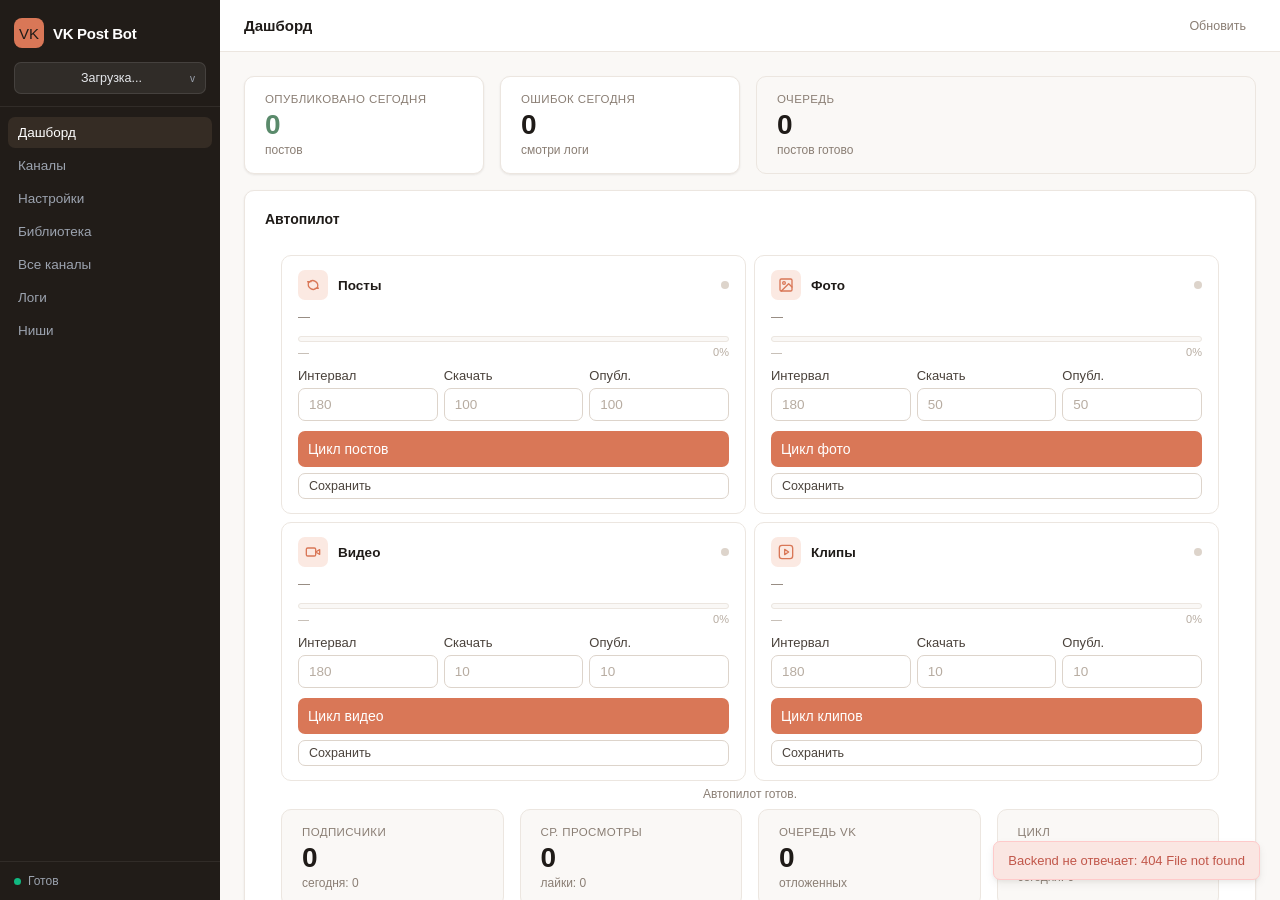
==== commit 319a3c87: "feat: redesign autopilot loop cards with .ap-cycle layout" ====
--- a/frontend/index.html
+++ b/frontend/index.html
@@ -70,41 +70,125 @@
         <!-- Циклы по типам медиа -->
         <div style="padding:12px 16px 8px">
           <div style="display:grid;grid-template-columns:1fr 1fr;gap:8px">
-            <div class="form-section" id="apCycleSettings-posts">
-              <button class="btn btn-primary" style="width:100%;font-size:14px;padding:10px" onclick="apToggleLoop('posts')" id="apLoopBtn-posts">Цикл постов</button>
-              <div class="grid-3" style="gap:6px;margin-top:8px">
-                <div class="form-group"><label class="form-label">Интервал</label><input class="form-input" id="apInterval-posts" type="number" min="1" placeholder="180"></div>
-                <div class="form-group"><label class="form-label">Скачать</label><input class="form-input" id="apDownload-posts" type="number" min="1" placeholder="100"></div>
-                <div class="form-group"><label class="form-label">Опубл.</label><input class="form-input" id="apPublish-posts" type="number" min="1" placeholder="100"></div>
-              </div>
-              <button class="btn btn-secondary btn-sm" style="width:100%" onclick="apSaveLoopSettings('posts')" id="apSave-posts">Сохранить</button>
-            </div>
-            <div class="form-section" id="apCycleSettings-photos">
-              <button class="btn btn-primary" style="width:100%;font-size:14px;padding:10px" onclick="apToggleLoop('photos')" id="apLoopBtn-photos">Цикл фото</button>
-              <div class="grid-3" style="gap:6px;margin-top:8px">
-                <div class="form-group"><label class="form-label">Интервал</label><input class="form-input" id="apInterval-photos" type="number" min="1" placeholder="180"></div>
-                <div class="form-group"><label class="form-label">Скачать</label><input class="form-input" id="apDownload-photos" type="number" min="1" placeholder="50"></div>
-                <div class="form-group"><label class="form-label">Опубл.</label><input class="form-input" id="apPublish-photos" type="number" min="1" placeholder="50"></div>
-              </div>
-              <button class="btn btn-secondary btn-sm" style="width:100%" onclick="apSaveLoopSettings('photos')" id="apSave-photos">Сохранить</button>
-            </div>
-            <div class="form-section" id="apCycleSettings-videos">
-              <button class="btn btn-primary" style="width:100%;font-size:14px;padding:10px" onclick="apToggleLoop('videos')" id="apLoopBtn-videos">Цикл видео</button>
-              <div class="grid-3" style="gap:6px;margin-top:8px">
-                <div class="form-group"><label class="form-label">Интервал</label><input class="form-input" id="apInterval-videos" type="number" min="1" placeholder="180"></div>
-                <div class="form-group"><label class="form-label">Скачать</label><input class="form-input" id="apDownload-videos" type="number" min="1" placeholder="10"></div>
-                <div class="form-group"><label class="form-label">Опубл.</label><input class="form-input" id="apPublish-videos" type="number" min="1" placeholder="10"></div>
-              </div>
-              <button class="btn btn-secondary btn-sm" style="width:100%" onclick="apSaveLoopSettings('videos')" id="apSave-videos">Сохранить</button>
-            </div>
-            <div class="form-section" id="apCycleSettings-clips">
-              <button class="btn btn-primary" style="width:100%;font-size:14px;padding:10px" onclick="apToggleLoop('clips')" id="apLoopBtn-clips">Цикл клипов</button>
-              <div class="grid-3" style="gap:6px;margin-top:8px">
-                <div class="form-group"><label class="form-label">Интервал</label><input class="form-input" id="apInterval-clips" type="number" min="1" placeholder="180"></div>
-                <div class="form-group"><label class="form-label">Скачать</label><input class="form-input" id="apDownload-clips" type="number" min="1" placeholder="10"></div>
-                <div class="form-group"><label class="form-label">Опубл.</label><input class="form-input" id="apPublish-clips" type="number" min="1" placeholder="10"></div>
-              </div>
-              <button class="btn btn-secondary btn-sm" style="width:100%" onclick="apSaveLoopSettings('clips')" id="apSave-clips">Сохранить</button>
+            <div class="ap-cycle">
+              <div class="ap-cycle-head">
+                <div class="ap-cycle-icon">
+                  <svg viewBox="0 0 24 24" fill="none" stroke="currentColor" stroke-width="2" stroke-linecap="round" stroke-linejoin="round"><path d="M15 17h5l-1.4-1.4A7.5 7.5 0 0 0 6 8"/><path d="M9 7H4l1.4 1.4A7.5 7.5 0 0 0 18 16"/></svg>
+                </div>
+                <div class="ap-cycle-title">Посты</div>
+                <span class="ap-status-dot" id="apStatusDot-posts"></span>
+              </div>
+              <div class="ap-cycle-status-row" id="apStatusText-posts">—</div>
+              <div class="ap-progress">
+                <div class="ap-progress-track">
+                  <div class="ap-progress-fill idle" id="apProgressFill-posts" style="width:0%"></div>
+                </div>
+                <div class="ap-progress-meta">
+                  <span id="apProgressLabel-posts">—</span>
+                  <span id="apProgressPct-posts">0%</span>
+                </div>
+              </div>
+              <div class="form-section ap-cycle-settings" id="apCycleSettings-posts">
+                <div class="grid-3" style="gap:6px">
+                  <div class="form-group"><label class="form-label">Интервал</label><input class="form-input" id="apInterval-posts" type="number" min="1" placeholder="180"></div>
+                  <div class="form-group"><label class="form-label">Скачать</label><input class="form-input" id="apDownload-posts" type="number" min="1" placeholder="100"></div>
+                  <div class="form-group"><label class="form-label">Опубл.</label><input class="form-input" id="apPublish-posts" type="number" min="1" placeholder="100"></div>
+                </div>
+              </div>
+              <div class="ap-cycle-actions">
+                <button class="btn btn-primary" style="width:100%;font-size:14px;padding:10px" onclick="apToggleLoop('posts')" id="apLoopBtn-posts">Цикл постов</button>
+                <button class="btn btn-secondary btn-sm" style="width:100%" onclick="apSaveLoopSettings('posts')" id="apSave-posts">Сохранить</button>
+              </div>
+            </div>
+            <div class="ap-cycle">
+              <div class="ap-cycle-head">
+                <div class="ap-cycle-icon">
+                  <svg viewBox="0 0 24 24" fill="none" stroke="currentColor" stroke-width="2" stroke-linecap="round" stroke-linejoin="round"><rect x="3" y="3" width="18" height="18" rx="2"/><circle cx="9" cy="9" r="2"/><path d="M21 15l-5-5L5 21"/></svg>
+                </div>
+                <div class="ap-cycle-title">Фото</div>
+                <span class="ap-status-dot" id="apStatusDot-photos"></span>
+              </div>
+              <div class="ap-cycle-status-row" id="apStatusText-photos">—</div>
+              <div class="ap-progress">
+                <div class="ap-progress-track">
+                  <div class="ap-progress-fill idle" id="apProgressFill-photos" style="width:0%"></div>
+                </div>
+                <div class="ap-progress-meta">
+                  <span id="apProgressLabel-photos">—</span>
+                  <span id="apProgressPct-photos">0%</span>
+                </div>
+              </div>
+              <div class="form-section ap-cycle-settings" id="apCycleSettings-photos">
+                <div class="grid-3" style="gap:6px">
+                  <div class="form-group"><label class="form-label">Интервал</label><input class="form-input" id="apInterval-photos" type="number" min="1" placeholder="180"></div>
+                  <div class="form-group"><label class="form-label">Скачать</label><input class="form-input" id="apDownload-photos" type="number" min="1" placeholder="50"></div>
+                  <div class="form-group"><label class="form-label">Опубл.</label><input class="form-input" id="apPublish-photos" type="number" min="1" placeholder="50"></div>
+                </div>
+              </div>
+              <div class="ap-cycle-actions">
+                <button class="btn btn-primary" style="width:100%;font-size:14px;padding:10px" onclick="apToggleLoop('photos')" id="apLoopBtn-photos">Цикл фото</button>
+                <button class="btn btn-secondary btn-sm" style="width:100%" onclick="apSaveLoopSettings('photos')" id="apSave-photos">Сохранить</button>
+              </div>
+            </div>
+            <div class="ap-cycle">
+              <div class="ap-cycle-head">
+                <div class="ap-cycle-icon">
+                  <svg viewBox="0 0 24 24" fill="none" stroke="currentColor" stroke-width="2" stroke-linecap="round" stroke-linejoin="round"><rect x="2" y="6" width="14" height="12" rx="2"/><path d="M22 8.5l-6 3.5 6 3.5z"/></svg>
+                </div>
+                <div class="ap-cycle-title">Видео</div>
+                <span class="ap-status-dot" id="apStatusDot-videos"></span>
+              </div>
+              <div class="ap-cycle-status-row" id="apStatusText-videos">—</div>
+              <div class="ap-progress">
+                <div class="ap-progress-track">
+                  <div class="ap-progress-fill idle" id="apProgressFill-videos" style="width:0%"></div>
+                </div>
+                <div class="ap-progress-meta">
+                  <span id="apProgressLabel-videos">—</span>
+                  <span id="apProgressPct-videos">0%</span>
+                </div>
+              </div>
+              <div class="form-section ap-cycle-settings" id="apCycleSettings-videos">
+                <div class="grid-3" style="gap:6px">
+                  <div class="form-group"><label class="form-label">Интервал</label><input class="form-input" id="apInterval-videos" type="number" min="1" placeholder="180"></div>
+                  <div class="form-group"><label class="form-label">Скачать</label><input class="form-input" id="apDownload-videos" type="number" min="1" placeholder="10"></div>
+                  <div class="form-group"><label class="form-label">Опубл.</label><input class="form-input" id="apPublish-videos" type="number" min="1" placeholder="10"></div>
+                </div>
+              </div>
+              <div class="ap-cycle-actions">
+                <button class="btn btn-primary" style="width:100%;font-size:14px;padding:10px" onclick="apToggleLoop('videos')" id="apLoopBtn-videos">Цикл видео</button>
+                <button class="btn btn-secondary btn-sm" style="width:100%" onclick="apSaveLoopSettings('videos')" id="apSave-videos">Сохранить</button>
+              </div>
+            </div>
+            <div class="ap-cycle">
+              <div class="ap-cycle-head">
+                <div class="ap-cycle-icon">
+                  <svg viewBox="0 0 24 24" fill="none" stroke="currentColor" stroke-width="2" stroke-linecap="round" stroke-linejoin="round"><rect x="2" y="2" width="20" height="20" rx="4"/><path d="M10 8l6 4-6 4z"/></svg>
+                </div>
+                <div class="ap-cycle-title">Клипы</div>
+                <span class="ap-status-dot" id="apStatusDot-clips"></span>
+              </div>
+              <div class="ap-cycle-status-row" id="apStatusText-clips">—</div>
+              <div class="ap-progress">
+                <div class="ap-progress-track">
+                  <div class="ap-progress-fill idle" id="apProgressFill-clips" style="width:0%"></div>
+                </div>
+                <div class="ap-progress-meta">
+                  <span id="apProgressLabel-clips">—</span>
+                  <span id="apProgressPct-clips">0%</span>
+                </div>
+              </div>
+              <div class="form-section ap-cycle-settings" id="apCycleSettings-clips">
+                <div class="grid-3" style="gap:6px">
+                  <div class="form-group"><label class="form-label">Интервал</label><input class="form-input" id="apInterval-clips" type="number" min="1" placeholder="180"></div>
+                  <div class="form-group"><label class="form-label">Скачать</label><input class="form-input" id="apDownload-clips" type="number" min="1" placeholder="10"></div>
+                  <div class="form-group"><label class="form-label">Опубл.</label><input class="form-input" id="apPublish-clips" type="number" min="1" placeholder="10"></div>
+                </div>
+              </div>
+              <div class="ap-cycle-actions">
+                <button class="btn btn-primary" style="width:100%;font-size:14px;padding:10px" onclick="apToggleLoop('clips')" id="apLoopBtn-clips">Цикл клипов</button>
+                <button class="btn btn-secondary btn-sm" style="width:100%" onclick="apSaveLoopSettings('clips')" id="apSave-clips">Сохранить</button>
+              </div>
             </div>
           </div>
           <div class="form-hint" id="gaStatusText" style="margin-top:6px;text-align:center">Автопилот готов.</div>
--- a/frontend/style.css
+++ b/frontend/style.css
@@ -1,32 +1,32 @@
 *, *::before, *::after { box-sizing: border-box; margin: 0; padding: 0; }
 
 :root {
-  --bg:            #f7f7f8;
+  --bg:            #faf8f6;
   --surface:       #ffffff;
-  --sidebar-bg:    #1a1a27;
-  --sidebar-hover: #252535;
-  --sidebar-active:#2d2d45;
-  --border:        #e5e7eb;
-  --border-dark:   #d1d5db;
-  --accent:        #7c3aed;
-  --accent-hover:  #6d28d9;
-  --accent-light:  #ede9fe;
-  --text:          #111827;
-  --text-2:        #374151;
-  --text-muted:    #6b7280;
-  --text-faint:    #9ca3af;
-  --success:       #059669;
-  --success-bg:    #d1fae5;
-  --warning:       #d97706;
-  --warning-bg:    #fef3c7;
-  --error:         #dc2626;
-  --error-bg:      #fee2e2;
-  --info:          #2563eb;
-  --info-bg:       #dbeafe;
-  --radius:        8px;
-  --radius-sm:     6px;
-  --shadow:        0 1px 3px rgba(0,0,0,.08),0 1px 2px rgba(0,0,0,.06);
-  --shadow-md:     0 4px 6px rgba(0,0,0,.07),0 2px 4px rgba(0,0,0,.06);
+  --sidebar-bg:    #211c18;
+  --sidebar-hover: #2b251f;
+  --sidebar-active:#352c24;
+  --border:        #ece6e0;
+  --border-dark:   #ddd4cb;
+  --accent:        #d97757;
+  --accent-hover:  #c2654a;
+  --accent-light:  #fbe9e2;
+  --text:          #1f1b18;
+  --text-2:        #4a423b;
+  --text-muted:    #8a7e74;
+  --text-faint:    #b7aca1;
+  --success:       #5a8a6b;
+  --success-bg:    #e3f0e7;
+  --warning:       #c08a3e;
+  --warning-bg:    #faf0dc;
+  --error:         #c1574a;
+  --error-bg:      #fae6e2;
+  --info:          #6c8cab;
+  --info-bg:       #e7eef5;
+  --radius:        10px;
+  --radius-sm:     7px;
+  --shadow:        0 1px 2px rgba(40,30,20,.04), 0 1px 3px rgba(40,30,20,.05);
+  --shadow-md:     0 4px 10px rgba(40,30,20,.06), 0 2px 4px rgba(40,30,20,.05);
   --font:          -apple-system,BlinkMacSystemFont,'Segoe UI',Roboto,sans-serif;
 }
 
@@ -166,13 +166,13 @@
   min-height: 2px;
   position: relative;
 }
-.chart-bar.has-errors { background: #fca5a5; }
+.chart-bar.has-errors { background: var(--error); }
 .chart-bar:hover { background: var(--accent); cursor: default; }
 .chart-bar:hover::after {
   content: attr(data-tip);
   position: absolute; bottom: calc(100% + 4px); left: 50%;
   transform: translateX(-50%);
-  background: #1a1a27; color: #fff;
+  background: var(--sidebar-bg); color: #fff;
   font-size: 11px; padding: 3px 7px; border-radius: 4px;
   white-space: nowrap; z-index: 10; pointer-events: none;
 }
@@ -184,7 +184,7 @@
 
 .stat-card-today .stat-value { color: var(--success); }
 .stat-card-errors.has-errors .stat-value { color: var(--error); }
-.stat-card-errors.has-errors { border-color: #fca5a5; background: #fff5f5; }
+.stat-card-errors.has-errors { border-color: var(--error); background: var(--error-bg); }
 
 .dashboard-grid {
   display: grid;
@@ -414,13 +414,89 @@
 .ga-schedule-item:last-child { border-bottom: 0; }
 .compact-toggle { padding: 0; align-self: end; min-height: 37px; }
 
+/* ── Карточки циклов автопилота ── */
+.ap-cycle {
+  background: var(--surface);
+  border: 1px solid var(--border);
+  border-radius: var(--radius);
+  padding: 14px 16px;
+  display: flex;
+  flex-direction: column;
+  gap: 10px;
+  transition: border-color .15s, box-shadow .15s;
+}
+.ap-cycle:hover { border-color: var(--border-dark); box-shadow: var(--shadow); }
+
+.ap-cycle-head {
+  display: flex;
+  align-items: center;
+  gap: 10px;
+}
+.ap-cycle-icon {
+  width: 30px; height: 30px; flex-shrink: 0;
+  border-radius: var(--radius-sm);
+  background: var(--accent-light);
+  color: var(--accent);
+  display: flex; align-items: center; justify-content: center;
+}
+.ap-cycle-icon svg { width: 16px; height: 16px; }
+.ap-cycle-title {
+  flex: 1;
+  font-size: 13.5px;
+  font-weight: 600;
+  color: var(--text);
+}
+.ap-status-dot {
+  width: 8px; height: 8px; border-radius: 50%;
+  background: var(--border-dark);
+  flex-shrink: 0;
+  transition: background .2s;
+}
+.ap-status-dot.running {
+  background: var(--success);
+  animation: pulse 2s infinite;
+}
+.ap-status-dot.sleeping { background: var(--warning); }
+
+.ap-cycle-status-row {
+  font-size: 12px;
+  color: var(--text-muted);
+  min-height: 16px;
+}
+
+.ap-progress { display: flex; flex-direction: column; gap: 4px; }
+.ap-progress-track {
+  background: var(--bg);
+  border: 1px solid var(--border);
+  border-radius: 99px;
+  height: 6px;
+  overflow: hidden;
+}
+.ap-progress-fill {
+  height: 100%;
+  background: var(--accent);
+  border-radius: 99px;
+  width: 0;
+  transition: width .3s ease;
+}
+.ap-progress-fill.idle { background: var(--border-dark); }
+.ap-progress-meta {
+  display: flex;
+  justify-content: space-between;
+  font-size: 11px;
+  color: var(--text-faint);
+}
+
+.ap-cycle-settings { gap: 6px; }
+.ap-cycle-actions { display: flex; flex-direction: column; gap: 6px; }
+
 .form-input {
   background: var(--surface); border: 1px solid var(--border-dark);
   border-radius: var(--radius-sm); padding: 8px 10px;
   font-size: 13.5px; color: var(--text); width: 100%;
   transition: border-color .15s, box-shadow .15s; font-family: var(--font);
 }
-.form-input:focus { outline: none; border-color: var(--accent); box-shadow: 0 0 0 3px rgba(124,58,237,.12); }
+.form-input:focus { outline: none; border-color: var(--accent); box-shadow: 0 0 0 3px rgba(217,119,87,.15); }
 .form-input::placeholder { color: var(--text-faint); }
 textarea.form-input { resize: vertical; min-height: 80px; }
 
@@ -533,7 +609,7 @@
   transition: box-shadow .15s, border-color .15s; cursor: pointer;
 }
 .channel-card:hover { box-shadow: var(--shadow-md); }
-.channel-card.active { border-color: var(--accent); box-shadow: 0 0 0 2px rgba(124,58,237,.15); }
+.channel-card.active { border-color: var(--accent); box-shadow: 0 0 0 2px rgba(217,119,87,.18); }
 .channel-avatar { width: 42px; height: 42px; border-radius: 8px; display: flex; align-items: center; justify-content: center; font-size: 13px; font-weight: 700; color: #fff; flex-shrink: 0; background: var(--accent); }
 .channel-info { flex: 1; min-width: 0; }
 .channel-name { font-size: 14px; font-weight: 600; color: var(--text); }
@@ -548,8 +624,8 @@
 .modal-footer { display: flex; justify-content: flex-end; gap: 8px; margin-top: 24px; }
 
 @keyframes pulse {
-  0%,100% { box-shadow: 0 0 0 0 rgba(124,58,237,.5); }
-  50%      { box-shadow: 0 0 0 6px rgba(124,58,237,0); }
+  0%,100% { box-shadow: 0 0 0 0 rgba(217,119,87,.5); }
+  50%      { box-shadow: 0 0 0 6px rgba(217,119,87,0); }
 }
 
 .settings-nav { display: flex; gap: 2px; border-bottom: 1px solid var(--border); margin-bottom: 20px; overflow-x: auto; }
@@ -579,7 +655,7 @@
   transition: background .12s, color .12s, border-color .12s;
   font-family: var(--font);
 }
-.sg-btn:hover  { background: rgba(124,58,237,.06); color: var(--text); }
+.sg-btn:hover  { background: rgba(217,119,87,.08); color: var(--text); }
 .sg-btn.active { background: var(--accent-light); border-left-color: var(--accent); color: var(--accent); font-weight: 600; }
 .settings-content {
   flex: 1; overflow-y: auto; max-height: 72vh;
@@ -626,7 +702,7 @@
 .color-options { display: flex; gap: 8px; flex-wrap: wrap; }
 .color-option { width: 24px; height: 24px; border-radius: 50%; cursor: pointer; border: 2px solid transparent; transition: transform .1s, border-color .15s; }
 .color-option:hover { transform: scale(1.15); }
-.color-option.selected { border-color: #111; }
+.color-option.selected { border-color: var(--text); }
 
 ::-webkit-scrollbar { width: 5px; height: 5px; }
 ::-webkit-scrollbar-track { background: transparent; }
@@ -653,21 +729,21 @@
 
 /* Logo drag-and-drop zone */
 .logo-drop-zone {
-  border: 2px dashed var(--border, #334155);
-  border-radius: 8px;
+  border: 2px dashed var(--border);
+  border-radius: var(--radius-sm);
   padding: 16px;
   text-align: center;
   cursor: pointer;
   transition: border-color 0.2s, background 0.2s;
-  background: var(--surface2, #0f172a);
+  background: var(--bg);
 }
 .logo-drop-zone.dragover,
 .logo-drop-zone:hover {
-  border-color: var(--accent, #7c3aed);
-  background: rgba(124,58,237,0.08);
+  border-color: var(--accent);
+  background: rgba(217,119,87,.08);
 }
 .logo-drop-icon { font-size: 24px; display: block; margin-bottom: 6px; }
-.logo-drop-link { color: var(--accent, #7c3aed); cursor: pointer; text-decoration: underline; }
+.logo-drop-link { color: var(--accent); cursor: pointer; text-decoration: underline; }
 .logo-drop-link:hover { opacity: 0.8; }
 
 /* ── All profiles stats ── */
@@ -681,11 +757,11 @@
 .allstats-table td { padding: 10px 12px; border-bottom: 1px solid var(--border); color: var(--text); vertical-align: middle; }
 .allstats-table tbody tr:last-child td { border-bottom: none; }
 .allstats-table tbody tr:hover td { background: var(--bg); }
-.allstats-row-active td { background: rgba(124,58,237,0.07); }
-.allstats-row-active:hover td { background: rgba(124,58,237,0.12) !important; }
+.allstats-row-active td { background: rgba(217,119,87,.07); }
+.allstats-row-active:hover td { background: rgba(217,119,87,.12) !important; }
 .allstats-num { text-align: right; font-variant-numeric: tabular-nums; }
 .allstats-ts { white-space: nowrap; color: var(--text-muted); font-size: 12px; }
-.allstats-today { color: #34d399; }
-.allstats-error { color: #f87171; }
+.allstats-today { color: var(--success); }
+.allstats-error { color: var(--error); }
 .allstats-dot { display: inline-block; width: 8px; height: 8px; border-radius: 50%; margin-right: 8px; vertical-align: middle; flex-shrink: 0; }
-.allstats-badge { display: inline-block; margin-left: 8px; padding: 1px 7px; border-radius: 10px; font-size: 10px; background: var(--accent, #7c3aed); color: #fff; vertical-align: middle; }
+.allstats-badge { display: inline-block; margin-left: 8px; padding: 1px 7px; border-radius: 10px; font-size: 10px; background: var(--accent); color: #fff; vertical-align: middle; }
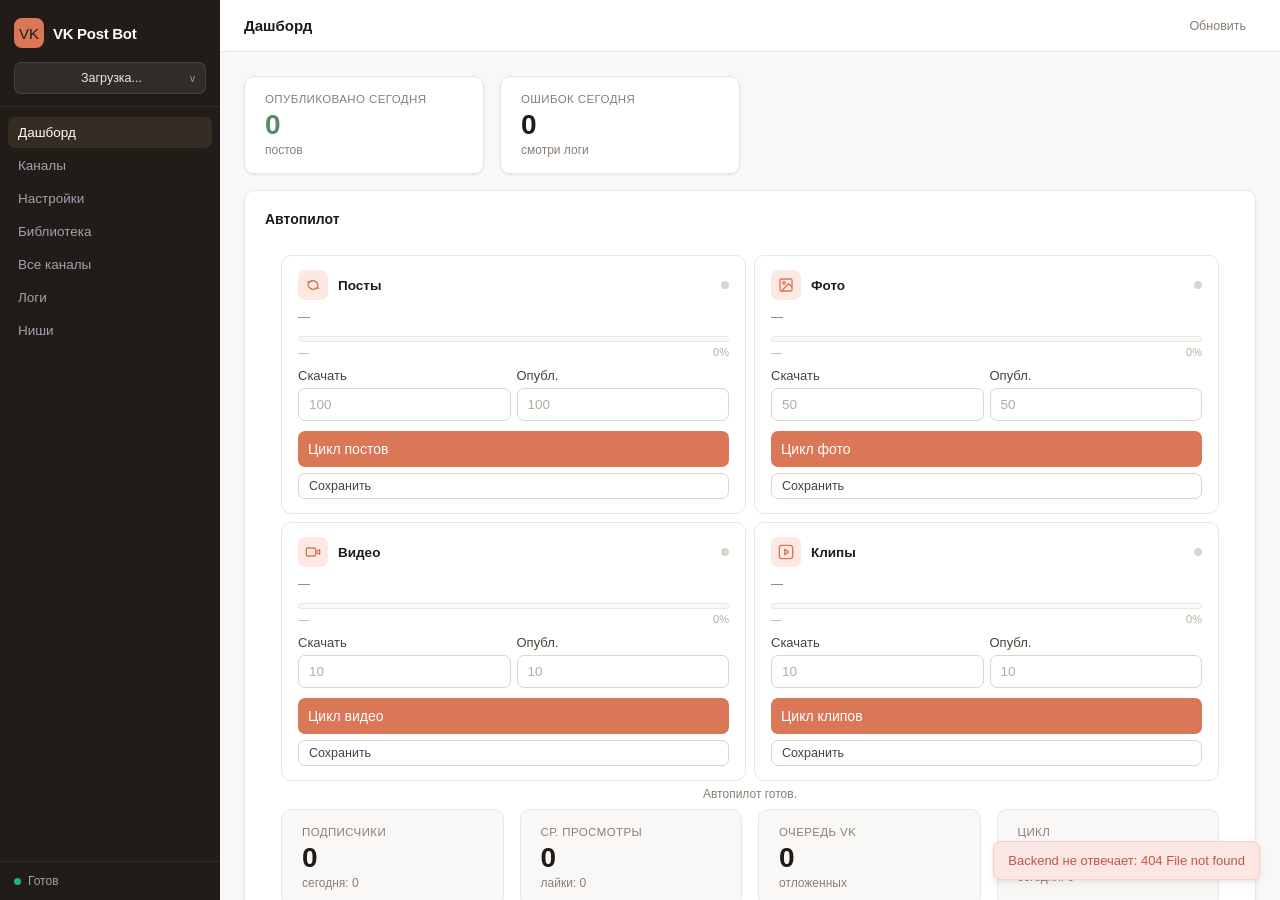
==== commit eb4ac91f: "feat: media anti-spam, emoji captions, per-type limits, reach stats Накопленная работа за чекпоинты " ====
--- a/frontend/index.html
+++ b/frontend/index.html
@@ -55,11 +55,6 @@
           <div class="stat-value" id="statErrors">0</div>
           <div class="stat-sub" id="statErrorsSub" style="cursor:pointer" onclick="switchTab('logs')">смотри логи</div>
         </div>
-        <div class="stat-card flat">
-          <div class="stat-label">Очередь</div>
-          <div class="stat-value" id="queueCount">0</div>
-          <div class="stat-sub">постов готово</div>
-        </div>
       </div>
 
       <div class="card" id="dashboardGrowthCard">
@@ -89,8 +84,7 @@
                 </div>
               </div>
               <div class="form-section ap-cycle-settings" id="apCycleSettings-posts">
-                <div class="grid-3" style="gap:6px">
-                  <div class="form-group"><label class="form-label">Интервал</label><input class="form-input" id="apInterval-posts" type="number" min="1" placeholder="180"></div>
+                <div class="grid-2" style="gap:6px">
                   <div class="form-group"><label class="form-label">Скачать</label><input class="form-input" id="apDownload-posts" type="number" min="1" placeholder="100"></div>
                   <div class="form-group"><label class="form-label">Опубл.</label><input class="form-input" id="apPublish-posts" type="number" min="1" placeholder="100"></div>
                 </div>
@@ -119,8 +113,7 @@
                 </div>
               </div>
               <div class="form-section ap-cycle-settings" id="apCycleSettings-photos">
-                <div class="grid-3" style="gap:6px">
-                  <div class="form-group"><label class="form-label">Интервал</label><input class="form-input" id="apInterval-photos" type="number" min="1" placeholder="180"></div>
+                <div class="grid-2" style="gap:6px">
                   <div class="form-group"><label class="form-label">Скачать</label><input class="form-input" id="apDownload-photos" type="number" min="1" placeholder="50"></div>
                   <div class="form-group"><label class="form-label">Опубл.</label><input class="form-input" id="apPublish-photos" type="number" min="1" placeholder="50"></div>
                 </div>
@@ -149,8 +142,7 @@
                 </div>
               </div>
               <div class="form-section ap-cycle-settings" id="apCycleSettings-videos">
-                <div class="grid-3" style="gap:6px">
-                  <div class="form-group"><label class="form-label">Интервал</label><input class="form-input" id="apInterval-videos" type="number" min="1" placeholder="180"></div>
+                <div class="grid-2" style="gap:6px">
                   <div class="form-group"><label class="form-label">Скачать</label><input class="form-input" id="apDownload-videos" type="number" min="1" placeholder="10"></div>
                   <div class="form-group"><label class="form-label">Опубл.</label><input class="form-input" id="apPublish-videos" type="number" min="1" placeholder="10"></div>
                 </div>
@@ -179,8 +171,7 @@
                 </div>
               </div>
               <div class="form-section ap-cycle-settings" id="apCycleSettings-clips">
-                <div class="grid-3" style="gap:6px">
-                  <div class="form-group"><label class="form-label">Интервал</label><input class="form-input" id="apInterval-clips" type="number" min="1" placeholder="180"></div>
+                <div class="grid-2" style="gap:6px">
                   <div class="form-group"><label class="form-label">Скачать</label><input class="form-input" id="apDownload-clips" type="number" min="1" placeholder="10"></div>
                   <div class="form-group"><label class="form-label">Опубл.</label><input class="form-input" id="apPublish-clips" type="number" min="1" placeholder="10"></div>
                 </div>
--- a/frontend/style.css
+++ b/frontend/style.css
@@ -456,7 +456,6 @@
   background: var(--success);
   animation: pulse 2s infinite;
 }
-.ap-status-dot.sleeping { background: var(--warning); }
 
 .ap-cycle-status-row {
   font-size: 12px;
@@ -613,7 +612,6 @@
 .channel-avatar { width: 42px; height: 42px; border-radius: 8px; display: flex; align-items: center; justify-content: center; font-size: 13px; font-weight: 700; color: #fff; flex-shrink: 0; background: var(--accent); }
 .channel-info { flex: 1; min-width: 0; }
 .channel-name { font-size: 14px; font-weight: 600; color: var(--text); }
-.channel-meta { font-size: 12px; color: var(--text-muted); margin-top: 3px; }
 .channel-actions { display: flex; gap: 6px; flex-shrink: 0; }
 
 .modal-overlay { display: none; position: fixed; inset: 0; background: rgba(0,0,0,.4); z-index: 1000; align-items: center; justify-content: center; backdrop-filter: blur(2px); }
